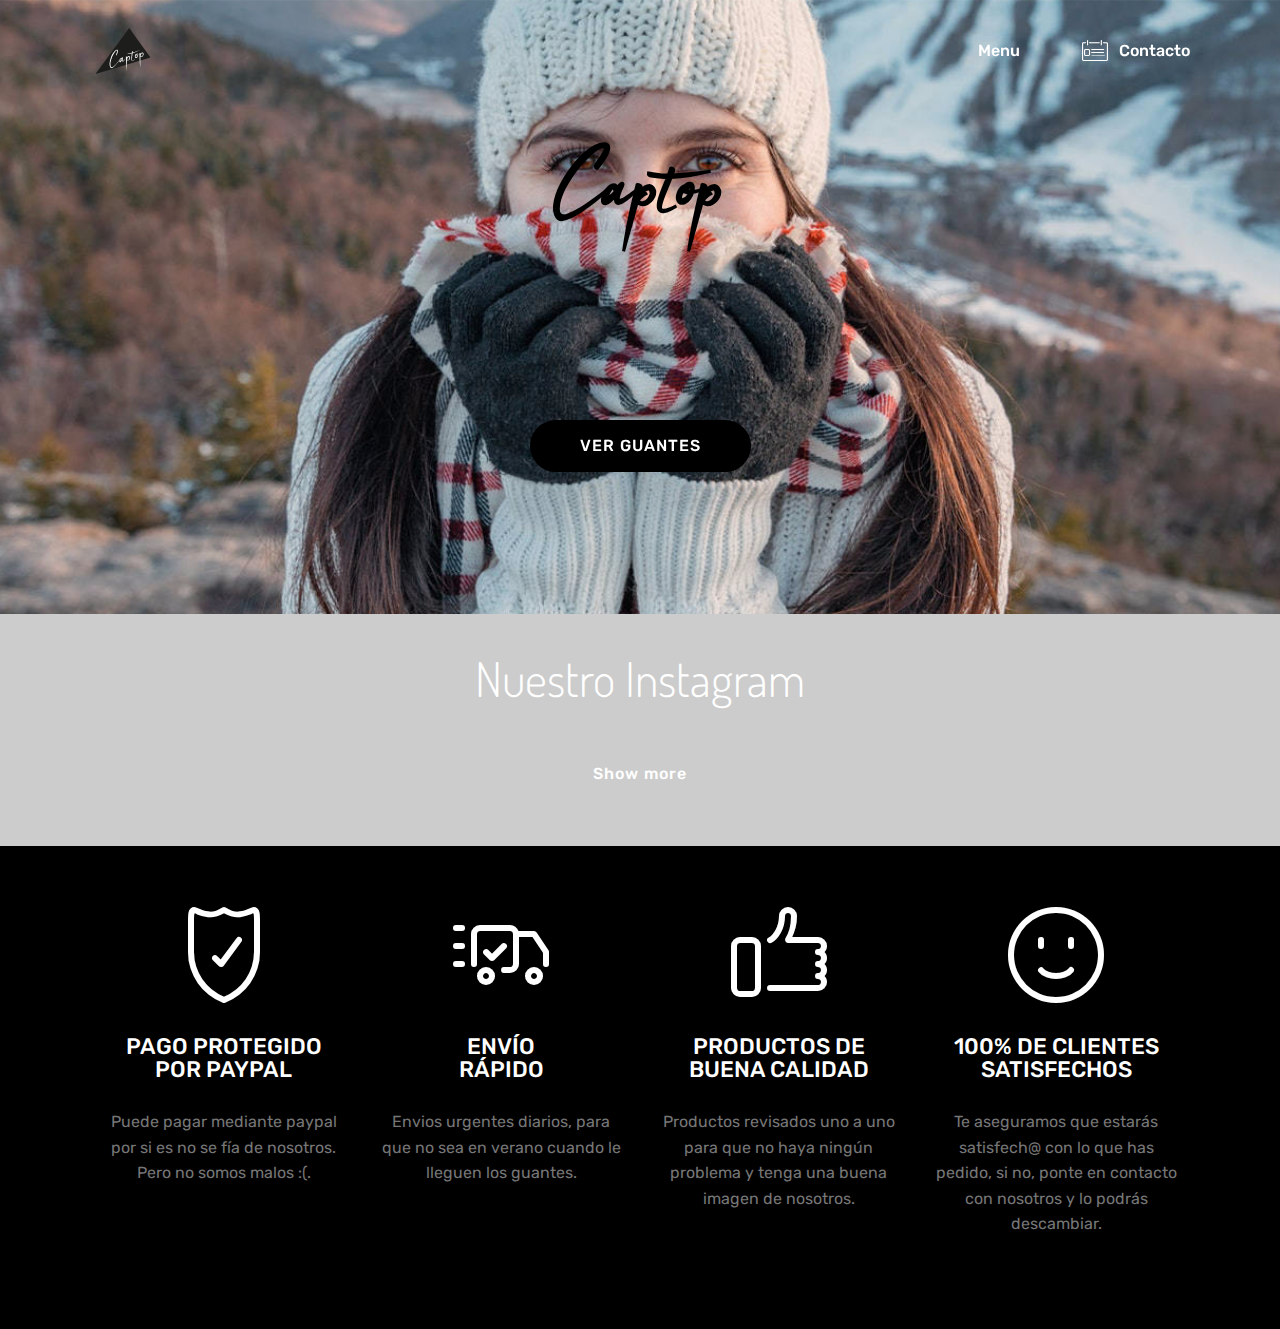
==== index.html @ 3211578e "create github pages" ====
<!DOCTYPE html>
<html >
<head>
  <!-- Site made with Mobirise Website Builder v4.6.6, https://mobirise.com -->
  <meta charset="UTF-8">
  <meta http-equiv="X-UA-Compatible" content="IE=edge">
  <meta name="generator" content="Mobirise v4.6.6, mobirise.com">
  <meta name="viewport" content="width=device-width, initial-scale=1, minimum-scale=1">
  <link rel="shortcut icon" href="assets/images/logo2-a-1.svg" type="image/x-icon">
  <meta name="description" content="">
  <title>Home</title>
  <link rel="stylesheet" href="assets/web/assets/mobirise-icons-bold/mobirise-icons-bold.css">
  <link rel="stylesheet" href="assets/web/assets/mobirise-icons/mobirise-icons.css">
  <link rel="stylesheet" href="assets/tether/tether.min.css">
  <link rel="stylesheet" href="assets/bootstrap/css/bootstrap.min.css">
  <link rel="stylesheet" href="assets/bootstrap/css/bootstrap-grid.min.css">
  <link rel="stylesheet" href="assets/bootstrap/css/bootstrap-reboot.min.css">
  <link rel="stylesheet" href="assets/dropdown/css/style.css">
  <link rel="stylesheet" href="assets/style.css">
  <link rel="stylesheet" href="assets/slick.css">
  <link rel="stylesheet" href="assets/theme/css/style.css">
  <link href="assets/fonts/style.css" rel="stylesheet">
  <link rel="stylesheet" href="assets/mobirise/css/mbr-additional.css" type="text/css">
  
  
  
</head>
<body>
  <section class="menu cid-qMobU757o4" once="menu" id="menu1-0">

    

    <nav class="navbar navbar-expand beta-menu navbar-dropdown align-items-center navbar-fixed-top navbar-toggleable-sm bg-color transparent">
        <button class="navbar-toggler navbar-toggler-right" type="button" data-toggle="collapse" data-target="#navbarSupportedContent" aria-controls="navbarSupportedContent" aria-expanded="false" aria-label="Toggle navigation">
            <div class="hamburger">
                <span></span>
                <span></span>
                <span></span>
                <span></span>
            </div>
        </button>
        <div class="menu-logo">
            <div class="navbar-brand">
                <span class="navbar-logo">
                    <a href="https://mobirise.com">
                         <img src="assets/images/logo2-a-1.svg" alt="Mobirise" title="" style="height: 5.4rem;">
                    </a>
                </span>
                
            </div>
        </div>
        <div class="collapse navbar-collapse" id="navbarSupportedContent">
            <ul class="navbar-nav nav-dropdown nav-right" data-app-modern-menu="true"><li class="nav-item">
                    <a class="nav-link link text-white display-4" href="https://mobirise.com">Menu</a>
                </li><li class="nav-item"><a class="nav-link link text-white display-4" href="https://mobirise.com"></a></li><li class="nav-item"><a class="nav-link link text-white display-4" href="https://mobirise.com"></a></li>
                <li class="nav-item">
                    <a class="nav-link link text-white display-4" href="https://mobirise.com"><span class="mbri-contact-form mbr-iconfont mbr-iconfont-btn"></span>Contacto</a>
                </li></ul>
            
        </div>
    </nav>
</section>

<section class="engine"><a href="https://mobirise.ws/b">best free web site creator</a></section><section class="header1 cid-qMobXevbai mbr-parallax-background" id="header1-1">

    

    

    <div class="container">
        <div class="row justify-content-md-center">
            <div class="mbr-white col-md-10">
                <h1 class="mbr-section-title align-center mbr-bold pb-3 mbr-fonts-style display-1">
                    Captop</h1>
                
                <p class="mbr-text align-center pb-3 mbr-fonts-style display-5"><br><br><br></p>
                <div class="mbr-section-btn align-center"><a class="btn btn-md btn-primary display-4" href="https://mobirise.com">VER GUANTES</a></div>
            </div>
        </div>
    </div>

</section>

<section class="mbr-instagram-feed" data-rows="2" data-per-row-slider="" data-spacing="13" data-full-width="" data-token="7300952684.727bfe1.50291f5e155546b3b8cbc38bbb5c5f0c" data-per-row-grid="5" id="instagram-feed-block-5" data-rv-view="5" style="background-color: rgb(0, 0, 0); padding-top: 40px; padding-bottom: 40px;">
    
    <div class="container container_toggle">
        <div class="row">
            <div class="col">
                <div class="inst">
                    <h1 class="inst__title align-center mbr-fonts-style display-2">Nuestro Instagram</h1>
                    <div class="inst__content"></div>
                    <div class="inst__more mbr-section-btn align-center" buttons="0"><a class="btn btn-md btn-primary display-4" href="#">Show more</a></div>
                </div>
            </div>
        </div>
    </div>
</section>

<section class="features1 cid-qMogTEW0zY" id="features1-2">
    
    

    
    <div class="container">
        <div class="media-container-row">

            <div class="card p-3 col-12 col-md-6 col-lg-3">
                <div class="card-img pb-3">
                    <span class="mbr-iconfont mbrib-protect" style="color: rgb(255, 255, 255);"></span>
                </div>
                <div class="card-box">
                    <h4 class="card-title py-3 mbr-fonts-style display-5">PAGO PROTEGIDO<br>POR PAYPAL</h4>
                    <p class="mbr-text mbr-fonts-style display-7">Puede pagar mediante paypal por si es no se fía de nosotros. Pero no somos malos :(.<br></p>
                </div>
            </div>

            <div class="card p-3 col-12 col-md-6 col-lg-3">
                <div class="card-img pb-3">
                    <span class="mbr-iconfont mbrib-delivery" style="color: rgb(255, 255, 255);"></span>
                </div>
                <div class="card-box">
                    <h4 class="card-title py-3 mbr-fonts-style display-5">ENVÍO<br>RÁPIDO</h4>
                    <p class="mbr-text mbr-fonts-style display-7">
                        Envios urgentes diarios, para que no sea en verano cuando le lleguen los guantes.<br></p>
                </div>
            </div>

            <div class="card p-3 col-12 col-md-6 col-lg-3">
                <div class="card-img pb-3">
                    <span class="mbr-iconfont mbrib-like" style="color: rgb(255, 255, 255);"></span>
                </div>
                <div class="card-box">
                    <h4 class="card-title py-3 mbr-fonts-style display-5">PRODUCTOS DE<br>BUENA CALIDAD</h4>
                    <p class="mbr-text mbr-fonts-style display-7">
                        Productos revisados uno a uno para que no haya ningún problema y tenga una buena imagen de nosotros.</p>
                </div>
            </div>

            <div class="card p-3 col-12 col-md-6 col-lg-3">
                <div class="card-img pb-3">
                    <span class="mbr-iconfont mbrib-smile-face" style="color: rgb(255, 255, 255);"></span>
                </div>
                <div class="card-box">
                    <h4 class="card-title py-3 mbr-fonts-style display-5">100% DE CLIENTES SATISFECHOS</h4>
                    <p class="mbr-text mbr-fonts-style display-7">Te aseguramos que estarás satisfech@ con lo que has pedido, si no, ponte en contacto con nosotros y lo podrás descambiar.
                    </p>
                </div>
            </div>

        </div>

    </div>

</section>


  <script src="assets/web/assets/jquery/jquery.min.js"></script>
  <script src="assets/tether/tether.min.js"></script>
  <script src="assets/popper/popper.min.js"></script>
  <script src="assets/bootstrap/js/bootstrap.min.js"></script>
  <script src="assets/smoothscroll/smooth-scroll.js"></script>
  <script src="assets/touchswipe/jquery.touch-swipe.min.js"></script>
  <script src="assets/parallax/jarallax.min.js"></script>
  <script src="assets/dropdown/js/script.min.js"></script>
  <script src="assets/index.js"></script>
  <script src="assets/slick.min.js"></script>
  <script src="assets/theme/js/script.js"></script>
  
  
</body>
</html>
---- assets/web/assets/mobirise-icons-bold/mobirise-icons-bold.css ----
@font-face {
  font-family: 'mobirise-icons-bold';
  src:  url('mobirise-icons-bold.eot?m1l4yr');
  src:  url('mobirise-icons-bold.eot?m1l4yr#iefix') format('embedded-opentype'),
    url('mobirise-icons-bold.ttf?m1l4yr') format('truetype'),
    url('mobirise-icons-bold.woff?m1l4yr') format('woff'),
    url('mobirise-icons-bold.svg?m1l4yr#mobirise-icons-bold') format('svg');
  font-weight: normal;
  font-style: normal;
}

[class^="mbrib-"], [class*="mbrib-"] {
  /* use !important to prevent issues with browser extensions that change fonts */
  font-family: 'mobirise-icons-bold' !important;
  speak: none;
  font-style: normal;
  font-weight: normal;
  font-variant: normal;
  text-transform: none;
  line-height: 1;

  /* Better Font Rendering =========== */
  -webkit-font-smoothing: antialiased;
  -moz-osx-font-smoothing: grayscale;
}

.mbrib-add-submenu:before {
  content: "\e900";
}
.mbrib-alert:before {
  content: "\e901";
}
.mbrib-align-center:before {
  content: "\e902";
}
.mbrib-align-justify:before {
  content: "\e903";
}
.mbrib-align-left:before {
  content: "\e904";
}
.mbrib-align-right:before {
  content: "\e905";
}
.mbrib-android:before {
  content: "\e906";
}
.mbrib-apple:before {
  content: "\e907";
}
.mbrib-arrow-down:before {
  content: "\e908";
}
.mbrib-arrow-next:before {
  content: "\e909";
}
.mbrib-arrow-prev:before {
  content: "\e90a";
}
.mbrib-arrow-up:before {
  content: "\e90b";
}
.mbrib-bold:before {
  content: "\e90c";
}
.mbrib-bookmark:before {
  content: "\e90d";
}
.mbrib-bootstrap:before {
  content: "\e90e";
}
.mbrib-briefcase:before {
  content: "\e90f";
}
.mbrib-browse:before {
  content: "\e910";
}
.mbrib-bulleted-list:before {
  content: "\e911";
}
.mbrib-calendar:before {
  content: "\e912";
}
.mbrib-camera:before {
  content: "\e913";
}
.mbrib-cart-add:before {
  content: "\e914";
}
.mbrib-cart-full:before {
  content: "\e915";
}
.mbrib-cash:before {
  content: "\e916";
}
.mbrib-change-style:before {
  content: "\e917";
}
.mbrib-chat:before {
  content: "\e918";
}
.mbrib-clock:before {
  content: "\e919";
}
.mbrib-close:before {
  content: "\e91a";
}
.mbrib-cloud:before {
  content: "\e91b";
}
.mbrib-code:before {
  content: "\e91c";
}
.mbrib-contact-form:before {
  content: "\e91d";
}
.mbrib-credit-card:before {
  content: "\e91e";
}
.mbrib-cursor-click:before {
  content: "\e91f";
}
.mbrib-cust-feedback:before {
  content: "\e920";
}
.mbrib-database:before {
  content: "\e921";
}
.mbrib-delivery:before {
  content: "\e922";
}
.mbrib-desktop:before {
  content: "\e923";
}
.mbrib-devices:before {
  content: "\e924";
}
.mbrib-down:before {
  content: "\e925";
}
.mbrib-download:before {
  content: "\e926";
}
.mbrib-drag-n-drop:before {
  content: "\e927";
}
.mbrib-drag-n-drop2:before {
  content: "\e928";
}
.mbrib-edit:before {
  content: "\e929";
}
.mbrib-edit2:before {
  content: "\e92a";
}
.mbrib-error:before {
  content: "\e92b";
}
.mbrib-extension:before {
  content: "\e92c";
}
.mbrib-features:before {
  content: "\e92d";
}
.mbrib-file:before {
  content: "\e92e";
}
.mbrib-flag:before {
  content: "\e92f";
}
.mbrib-folder:before {
  content: "\e930";
}
.mbrib-gift:before {
  content: "\e931";
}
.mbrib-github:before {
  content: "\e932";
}
.mbrib-globe-2:before {
  content: "\e933";
}
.mbrib-globe:before {
  content: "\e934";
}
.mbrib-growing-chart:before {
  content: "\e935";
}
.mbrib-hearth:before {
  content: "\e936";
}
.mbrib-help:before {
  content: "\e937";
}
.mbrib-home:before {
  content: "\e938";
}
.mbrib-hot-cup:before {
  content: "\e939";
}
.mbrib-idea:before {
  content: "\e93a";
}
.mbrib-image-gallery:before {
  content: "\e93b";
}
.mbrib-image-slider:before {
  content: "\e93c";
}
.mbrib-info:before {
  content: "\e93d";
}
.mbrib-italic:before {
  content: "\e93e";
}
.mbrib-key:before {
  content: "\e93f";
}
.mbrib-laptop:before {
  content: "\e940";
}
.mbrib-layers:before {
  content: "\e941";
}
.mbrib-left-right:before {
  content: "\e942";
}
.mbrib-left:before {
  content: "\e943";
}
.mbrib-letter:before {
  content: "\e944";
}
.mbrib-like:before {
  content: "\e945";
}
.mbrib-link:before {
  content: "\e946";
}
.mbrib-lock:before {
  content: "\e947";
}
.mbrib-login:before {
  content: "\e948";
}
.mbrib-logout:before {
  content: "\e949";
}
.mbrib-magic-stick:before {
  content: "\e94a";
}
.mbrib-map-pin:before {
  content: "\e94b";
}
.mbrib-menu:before {
  content: "\e94c";
}
.mbrib-mobile:before {
  content: "\e94d";
}
.mbrib-mobile2:before {
  content: "\e94e";
}
.mbrib-mobirise:before {
  content: "\e94f";
}
.mbrib-more-horizontal:before {
  content: "\e950";
}
.mbrib-more-vertical:before {
  content: "\e951";
}
.mbrib-music:before {
  content: "\e952";
}
.mbrib-new-file:before {
  content: "\e953";
}
.mbrib-numbered-list:before {
  content: "\e954";
}
.mbrib-opened-folder:before {
  content: "\e955";
}
.mbrib-pages:before {
  content: "\e956";
}
.mbrib-paper-plane:before {
  content: "\e957";
}
.mbrib-paperclip:before {
  content: "\e958";
}
.mbrib-photo:before {
  content: "\e959";
}
.mbrib-photos:before {
  content: "\e95a";
}
.mbrib-pin:before {
  content: "\e95b";
}
.mbrib-play:before {
  content: "\e95c";
}
.mbrib-plus:before {
  content: "\e95d";
}
.mbrib-preview:before {
  content: "\e95e";
}
.mbrib-print:before {
  content: "\e95f";
}
.mbrib-protect:before {
  content: "\e960";
}
.mbrib-question:before {
  content: "\e961";
}
.mbrib-quote-left:before {
  content: "\e962";
}
.mbrib-quote-right:before {
  content: "\e963";
}
.mbrib-redo:before {
  content: "\e964";
}
.mbrib-refresh:before {
  content: "\e965";
}
.mbrib-responsive:before {
  content: "\e966";
}
.mbrib-right:before {
  content: "\e967";
}
.mbrib-rocket:before {
  content: "\e968";
}
.mbrib-sad-face:before {
  content: "\e969";
}
.mbrib-sale:before {
  content: "\e96a";
}
.mbrib-save:before {
  content: "\e96b";
}
.mbrib-search:before {
  content: "\e96c";
}
.mbrib-setting:before {
  content: "\e96d";
}
.mbrib-setting2:before {
  content: "\e96e";
}
.mbrib-setting3:before {
  content: "\e96f";
}
.mbrib-share:before {
  content: "\e970";
}
.mbrib-shopping-bag:before {
  content: "\e971";
}
.mbrib-shopping-basket:before {
  content: "\e972";
}
.mbrib-shopping-cart:before {
  content: "\e973";
}
.mbrib-sites:before {
  content: "\e974";
}
.mbrib-smile-face:before {
  content: "\e975";
}
.mbrib-speed:before {
  content: "\e976";
}
.mbrib-star:before {
  content: "\e977";
}
.mbrib-success:before {
  content: "\e978";
}
.mbrib-sun:before {
  content: "\e979";
}
.mbrib-sun2:before {
  content: "\e97a";
}
.mbrib-tablet-vertical:before {
  content: "\e97b";
}
.mbrib-tablet:before {
  content: "\e97c";
}
.mbrib-target:before {
  content: "\e97d";
}
.mbrib-timer:before {
  content: "\e97e";
}
.mbrib-to-ftp:before {
  content: "\e97f";
}
.mbrib-to-local-drive:before {
  content: "\e980";
}
.mbrib-touch-swipe:before {
  content: "\e981";
}
.mbrib-touch:before {
  content: "\e982";
}
.mbrib-trash:before {
  content: "\e983";
}
.mbrib-underline:before {
  content: "\e984";
}
.mbrib-undo:before {
  content: "\e985";
}
.mbrib-unlink:before {
  content: "\e986";
}
.mbrib-unlock:before {
  content: "\e987";
}
.mbrib-up-down:before {
  content: "\e988";
}
.mbrib-up:before {
  content: "\e989";
}
.mbrib-update:before {
  content: "\e98a";
}
.mbrib-upload:before {
  content: "\e98b";
}
.mbrib-user:before {
  content: "\e98c";
}
.mbrib-user2:before {
  content: "\e98d";
}
.mbrib-users:before {
  content: "\e98e";
}
.mbrib-video-play:before {
  content: "\e98f";
}
.mbrib-video:before {
  content: "\e990";
}
.mbrib-watch:before {
  content: "\e991";
}
.mbrib-website-theme:before {
  content: "\e992";
}
.mbrib-wifi:before {
  content: "\e993";
}
.mbrib-windows:before {
  content: "\e994";
}
.mbrib-zoom-out:before {
  content: "\e995";
}
---- assets/web/assets/mobirise-icons/mobirise-icons.css ----
@font-face {
  font-family: 'MobiriseIcons';
  src:  url('mobirise-icons.eot?spat4u');
  src:  url('mobirise-icons.eot?spat4u#iefix') format('embedded-opentype'),
    url('mobirise-icons.ttf?spat4u') format('truetype'),
    url('mobirise-icons.woff?spat4u') format('woff'),
    url('mobirise-icons.svg?spat4u#MobiriseIcons') format('svg');
  font-weight: normal;
  font-style: normal;
}

[class^="mbri-"], [class*=" mbri-"] {
  /* use !important to prevent issues with browser extensions that change fonts */
  font-family: MobiriseIcons !important;
  speak: none;
  font-style: normal;
  font-weight: normal;
  font-variant: normal;
  text-transform: none;
  line-height: 1;

  /* Better Font Rendering =========== */
  -webkit-font-smoothing: antialiased;
  -moz-osx-font-smoothing: grayscale;
}

.mbri-add-submenu:before {
  content: "\e900";
}
.mbri-alert:before {
  content: "\e901";
}
.mbri-align-center:before {
  content: "\e902";
}
.mbri-align-justify:before {
  content: "\e903";
}
.mbri-align-left:before {
  content: "\e904";
}
.mbri-align-right:before {
  content: "\e905";
}
.mbri-android:before {
  content: "\e906";
}
.mbri-apple:before {
  content: "\e907";
}
.mbri-arrow-down:before {
  content: "\e908";
}
.mbri-arrow-next:before {
  content: "\e909";
}
.mbri-arrow-prev:before {
  content: "\e90a";
}
.mbri-arrow-up:before {
  content: "\e90b";
}
.mbri-bold:before {
  content: "\e90c";
}
.mbri-bookmark:before {
  content: "\e90d";
}
.mbri-bootstrap:before {
  content: "\e90e";
}
.mbri-briefcase:before {
  content: "\e90f";
}
.mbri-browse:before {
  content: "\e910";
}
.mbri-bulleted-list:before {
  content: "\e911";
}
.mbri-calendar:before {
  content: "\e912";
}
.mbri-camera:before {
  content: "\e913";
}
.mbri-cart-add:before {
  content: "\e914";
}
.mbri-cart-full:before {
  content: "\e915";
}
.mbri-cash:before {
  content: "\e916";
}
.mbri-change-style:before {
  content: "\e917";
}
.mbri-chat:before {
  content: "\e918";
}
.mbri-clock:before {
  content: "\e919";
}
.mbri-close:before {
  content: "\e91a";
}
.mbri-cloud:before {
  content: "\e91b";
}
.mbri-code:before {
  content: "\e91c";
}
.mbri-contact-form:before {
  content: "\e91d";
}
.mbri-credit-card:before {
  content: "\e91e";
}
.mbri-cursor-click:before {
  content: "\e91f";
}
.mbri-cust-feedback:before {
  content: "\e920";
}
.mbri-database:before {
  content: "\e921";
}
.mbri-delivery:before {
  content: "\e922";
}
.mbri-desktop:before {
  content: "\e923";
}
.mbri-devices:before {
  content: "\e924";
}
.mbri-down:before {
  content: "\e925";
}
.mbri-download:before {
  content: "\e989";
}
.mbri-drag-n-drop:before {
  content: "\e927";
}
.mbri-drag-n-drop2:before {
  content: "\e928";
}
.mbri-edit:before {
  content: "\e929";
}
.mbri-edit2:before {
  content: "\e92a";
}
.mbri-error:before {
  content: "\e92b";
}
.mbri-extension:before {
  content: "\e92c";
}
.mbri-features:before {
  content: "\e92d";
}
.mbri-file:before {
  content: "\e92e";
}
.mbri-flag:before {
  content: "\e92f";
}
.mbri-folder:before {
  content: "\e930";
}
.mbri-gift:before {
  content: "\e931";
}
.mbri-github:before {
  content: "\e932";
}
.mbri-globe:before {
  content: "\e933";
}
.mbri-globe-2:before {
  content: "\e934";
}
.mbri-growing-chart:before {
  content: "\e935";
}
.mbri-hearth:before {
  content: "\e936";
}
.mbri-help:before {
  content: "\e937";
}
.mbri-home:before {
  content: "\e938";
}
.mbri-hot-cup:before {
  content: "\e939";
}
.mbri-idea:before {
  content: "\e93a";
}
.mbri-image-gallery:before {
  content: "\e93b";
}
.mbri-image-slider:before {
  content: "\e93c";
}
.mbri-info:before {
  content: "\e93d";
}
.mbri-italic:before {
  content: "\e93e";
}
.mbri-key:before {
  content: "\e93f";
}
.mbri-laptop:before {
  content: "\e940";
}
.mbri-layers:before {
  content: "\e941";
}
.mbri-left-right:before {
  content: "\e942";
}
.mbri-left:before {
  content: "\e943";
}
.mbri-letter:before {
  content: "\e944";
}
.mbri-like:before {
  content: "\e945";
}
.mbri-link:before {
  content: "\e946";
}
.mbri-lock:before {
  content: "\e947";
}
.mbri-login:before {
  content: "\e948";
}
.mbri-logout:before {
  content: "\e949";
}
.mbri-magic-stick:before {
  content: "\e94a";
}
.mbri-map-pin:before {
  content: "\e94b";
}
.mbri-menu:before {
  content: "\e94c";
}
.mbri-mobile:before {
  content: "\e94d";
}
.mbri-mobile2:before {
  content: "\e94e";
}
.mbri-mobirise:before {
  content: "\e94f";
}
.mbri-more-horizontal:before {
  content: "\e950";
}
.mbri-more-vertical:before {
  content: "\e951";
}
.mbri-music:before {
  content: "\e952";
}
.mbri-new-file:before {
  content: "\e953";
}
.mbri-numbered-list:before {
  content: "\e954";
}
.mbri-opened-folder:before {
  content: "\e955";
}
.mbri-pages:before {
  content: "\e956";
}
.mbri-paper-plane:before {
  content: "\e957";
}
.mbri-paperclip:before {
  content: "\e958";
}
.mbri-photo:before {
  content: "\e959";
}
.mbri-photos:before {
  content: "\e95a";
}
.mbri-pin:before {
  content: "\e95b";
}
.mbri-play:before {
  content: "\e95c";
}
.mbri-plus:before {
  content: "\e95d";
}
.mbri-preview:before {
  content: "\e95e";
}
.mbri-print:before {
  content: "\e95f";
}
.mbri-protect:before {
  content: "\e960";
}
.mbri-question:before {
  content: "\e961";
}
.mbri-quote-left:before {
  content: "\e962";
}
.mbri-quote-right:before {
  content: "\e963";
}
.mbri-refresh:before {
  content: "\e964";
}
.mbri-responsive:before {
  content: "\e965";
}
.mbri-right:before {
  content: "\e966";
}
.mbri-rocket:before {
  content: "\e967";
}
.mbri-sad-face:before {
  content: "\e968";
}
.mbri-sale:before {
  content: "\e969";
}
.mbri-save:before {
  content: "\e96a";
}
.mbri-search:before {
  content: "\e96b";
}
.mbri-setting:before {
  content: "\e96c";
}
.mbri-setting2:before {
  content: "\e96d";
}
.mbri-setting3:before {
  content: "\e96e";
}
.mbri-share:before {
  content: "\e96f";
}
.mbri-shopping-bag:before {
  content: "\e970";
}
.mbri-shopping-basket:before {
  content: "\e971";
}
.mbri-shopping-cart:before {
  content: "\e972";
}
.mbri-sites:before {
  content: "\e973";
}
.mbri-smile-face:before {
  content: "\e974";
}
.mbri-speed:before {
  content: "\e975";
}
.mbri-star:before {
  content: "\e976";
}
.mbri-success:before {
  content: "\e977";
}
.mbri-sun:before {
  content: "\e978";
}
.mbri-sun2:before {
  content: "\e979";
}
.mbri-tablet:before {
  content: "\e97a";
}
.mbri-tablet-vertical:before {
  content: "\e97b";
}
.mbri-target:before {
  content: "\e97c";
}
.mbri-timer:before {
  content: "\e97d";
}
.mbri-to-ftp:before {
  content: "\e97e";
}
.mbri-to-local-drive:before {
  content: "\e97f";
}
.mbri-touch-swipe:before {
  content: "\e980";
}
.mbri-touch:before {
  content: "\e981";
}
.mbri-trash:before {
  content: "\e982";
}
.mbri-underline:before {
  content: "\e983";
}
.mbri-unlink:before {
  content: "\e984";
}
.mbri-unlock:before {
  content: "\e985";
}
.mbri-up-down:before {
  content: "\e986";
}
.mbri-up:before {
  content: "\e987";
}
.mbri-update:before {
  content: "\e988";
}
.mbri-upload:before {
 content: "\e926"; 
}
.mbri-user:before {
  content: "\e98a";
}
.mbri-user2:before {
  content: "\e98b";
}
.mbri-users:before {
  content: "\e98c";
}
.mbri-video:before {
  content: "\e98d";
}
.mbri-video-play:before {
  content: "\e98e";
}
.mbri-watch:before {
  content: "\e98f";
}
.mbri-website-theme:before {
  content: "\e990";
}
.mbri-wifi:before {
  content: "\e991";
}
.mbri-windows:before {
  content: "\e992";
}
.mbri-zoom-out:before {
  content: "\e993";
}
.mbri-redo:before {
  content: "\e994";
}
.mbri-undo:before {
  content: "\e995";
}
---- assets/dropdown/css/style.css ----
.navbar-dropdown {
  left: 0;
  padding: 0;
  position: absolute;
  right: 0;
  top: 0;
  transition: all 0.45s ease;
  z-index: 1030;
  background: #282828; }
  .navbar-dropdown .navbar-logo {
    margin-right: 0.8rem;
    transition: margin 0.3s ease-in-out;
    vertical-align: middle; }
    .navbar-dropdown .navbar-logo img {
      height: 3.125rem;
      transition: all 0.3s ease-in-out; }
    .navbar-dropdown .navbar-logo.mbr-iconfont {
      font-size: 3.125rem;
      line-height: 3.125rem; }
  .navbar-dropdown .navbar-caption {
    font-weight: 700;
    white-space: normal;
    vertical-align: -4px;
    line-height: 3.125rem !important; }
    .navbar-dropdown .navbar-caption, .navbar-dropdown .navbar-caption:hover {
      color: inherit;
      text-decoration: none; }
  .navbar-dropdown .mbr-iconfont + .navbar-caption {
    vertical-align: -1px; }
  .navbar-dropdown.navbar-fixed-top {
    position: fixed; }
  .navbar-dropdown .navbar-brand span {
    vertical-align: -4px; }
  .navbar-dropdown.bg-color.transparent {
    background: none; }
  .navbar-dropdown.navbar-short .navbar-brand {
    padding: 0.625rem 0; }
    .navbar-dropdown.navbar-short .navbar-brand span {
      vertical-align: -1px; }
  .navbar-dropdown.navbar-short .navbar-caption {
    line-height: 2.375rem !important;
    vertical-align: -2px; }
  .navbar-dropdown.navbar-short .navbar-logo {
    margin-right: 0.5rem; }
    .navbar-dropdown.navbar-short .navbar-logo img {
      height: 2.375rem; }
    .navbar-dropdown.navbar-short .navbar-logo.mbr-iconfont {
      font-size: 2.375rem;
      line-height: 2.375rem; }
  .navbar-dropdown.navbar-short .mbr-table-cell {
    height: 3.625rem; }
  .navbar-dropdown .navbar-close {
    left: 0.6875rem;
    position: fixed;
    top: 0.75rem;
    z-index: 1000; }
  .navbar-dropdown .hamburger-icon {
    content: "";
    display: inline-block;
    vertical-align: middle;
    width: 16px;
    -webkit-box-shadow: 0 -6px 0 1px #282828,0 0 0 1px #282828,0 6px 0 1px #282828;
    -moz-box-shadow: 0 -6px 0 1px #282828,0 0 0 1px #282828,0 6px 0 1px #282828;
    box-shadow: 0 -6px 0 1px #282828,0 0 0 1px #282828,0 6px 0 1px #282828; }

.dropdown-menu .dropdown-toggle[data-toggle="dropdown-submenu"]::after {
  border-bottom: 0.35em solid transparent;
  border-left: 0.35em solid;
  border-right: 0;
  border-top: 0.35em solid transparent;
  margin-left: 0.3rem; }

.dropdown-menu .dropdown-item:focus {
  outline: 0; }

.nav-dropdown {
  font-size: 0.75rem;
  font-weight: 500;
  height: auto !important; }
  .nav-dropdown .nav-btn {
    padding-left: 1rem; }
  .nav-dropdown .link {
    margin: .667em 1.667em;
    font-weight: 500;
    padding: 0;
    transition: color .2s ease-in-out; }
    .nav-dropdown .link.dropdown-toggle {
      margin-right: 2.583em; }
      .nav-dropdown .link.dropdown-toggle::after {
        margin-left: .25rem;
        border-top: 0.35em solid;
        border-right: 0.35em solid transparent;
        border-left: 0.35em solid transparent;
        border-bottom: 0; }
      .nav-dropdown .link.dropdown-toggle[aria-expanded="true"] {
        margin: 0;
        padding: 0.667em 3.263em  0.667em 1.667em; }
  .nav-dropdown .link::after,
  .nav-dropdown .dropdown-item::after {
    color: inherit; }
  .nav-dropdown .btn {
    font-size: 0.75rem;
    font-weight: 700;
    letter-spacing: 0;
    margin-bottom: 0;
    padding-left: 1.25rem;
    padding-right: 1.25rem; }
  .nav-dropdown .dropdown-menu {
    border-radius: 0;
    border: 0;
    left: 0;
    margin: 0;
    padding-bottom: 1.25rem;
    padding-top: 1.25rem;
    position: relative; }
  .nav-dropdown .dropdown-submenu {
    margin-left: 0.125rem;
    top: 0; }
  .nav-dropdown .dropdown-item {
    font-weight: 500;
    line-height: 2;
    padding: 0.3846em 4.615em 0.3846em 1.5385em;
    position: relative;
    transition: color .2s ease-in-out, background-color .2s ease-in-out; }
    .nav-dropdown .dropdown-item::after {
      margin-top: -0.3077em;
      position: absolute;
      right: 1.1538em;
      top: 50%; }
    .nav-dropdown .dropdown-item:focus, .nav-dropdown .dropdown-item:hover {
      background: none; }

@media (max-width: 767px) {
  .nav-dropdown.navbar-toggleable-sm {
    bottom: 0;
    display: none;
    left: 0;
    overflow-x: hidden;
    position: fixed;
    top: 0;
    transform: translateX(-100%);
    -ms-transform: translateX(-100%);
    -webkit-transform: translateX(-100%);
    width: 18.75rem;
    z-index: 999; } }
.nav-dropdown.navbar-toggleable-xl {
  bottom: 0;
  display: none;
  left: 0;
  overflow-x: hidden;
  position: fixed;
  top: 0;
  transform: translateX(-100%);
  -ms-transform: translateX(-100%);
  -webkit-transform: translateX(-100%);
  width: 18.75rem;
  z-index: 999; }

.nav-dropdown-sm {
  display: block !important;
  overflow-x: hidden;
  overflow: auto;
  padding-top: 3.875rem; }
  .nav-dropdown-sm::after {
    content: "";
    display: block;
    height: 3rem;
    width: 100%; }
  .nav-dropdown-sm.collapse.in ~ .navbar-close {
    display: block !important; }
  .nav-dropdown-sm.collapsing, .nav-dropdown-sm.collapse.in {
    transform: translateX(0);
    -ms-transform: translateX(0);
    -webkit-transform: translateX(0);
    transition: all 0.25s ease-out;
    -webkit-transition: all 0.25s ease-out;
    background: #282828; }
  .nav-dropdown-sm.collapsing[aria-expanded="false"] {
    transform: translateX(-100%);
    -ms-transform: translateX(-100%);
    -webkit-transform: translateX(-100%); }
  .nav-dropdown-sm .nav-item {
    display: block;
    margin-left: 0 !important;
    padding-left: 0; }
  .nav-dropdown-sm .link,
  .nav-dropdown-sm .dropdown-item {
    border-top: 1px dotted rgba(255, 255, 255, 0.1);
    font-size: 0.8125rem;
    line-height: 1.6;
    margin: 0 !important;
    padding: 0.875rem 2.4rem 0.875rem 1.5625rem !important;
    position: relative;
    white-space: normal; }
    .nav-dropdown-sm .link:focus, .nav-dropdown-sm .link:hover,
    .nav-dropdown-sm .dropdown-item:focus,
    .nav-dropdown-sm .dropdown-item:hover {
      background: rgba(0, 0, 0, 0.2) !important;
      color: #c0a375; }
  .nav-dropdown-sm .nav-btn {
    position: relative;
    padding: 1.5625rem 1.5625rem 0 1.5625rem; }
    .nav-dropdown-sm .nav-btn::before {
      border-top: 1px dotted rgba(255, 255, 255, 0.1);
      content: "";
      left: 0;
      position: absolute;
      top: 0;
      width: 100%; }
    .nav-dropdown-sm .nav-btn + .nav-btn {
      padding-top: 0.625rem; }
      .nav-dropdown-sm .nav-btn + .nav-btn::before {
        display: none; }
  .nav-dropdown-sm .btn {
    padding: 0.625rem 0; }
  .nav-dropdown-sm .dropdown-toggle[data-toggle="dropdown-submenu"]::after {
    margin-left: .25rem;
    border-top: 0.35em solid;
    border-right: 0.35em solid transparent;
    border-left: 0.35em solid transparent;
    border-bottom: 0; }
  .nav-dropdown-sm .dropdown-toggle[data-toggle="dropdown-submenu"][aria-expanded="true"]::after {
    border-top: 0;
    border-right: 0.35em solid transparent;
    border-left: 0.35em solid transparent;
    border-bottom: 0.35em solid; }
  .nav-dropdown-sm .dropdown-menu {
    margin: 0;
    padding: 0;
    position: relative;
    top: 0;
    left: 0;
    width: 100%;
    border: 0;
    float: none;
    border-radius: 0;
    background: none; }
  .nav-dropdown-sm .dropdown-submenu {
    left: 100%;
    margin-left: 0.125rem;
    margin-top: -1.25rem;
    top: 0; }

.navbar-toggleable-sm .nav-dropdown .dropdown-menu {
  position: absolute; }

.navbar-toggleable-sm .nav-dropdown .dropdown-submenu {
  left: 100%;
  margin-left: 0.125rem;
  margin-top: -1.25rem;
  top: 0; }

.navbar-toggleable-sm.opened .nav-dropdown .dropdown-menu {
  position: relative; }

.navbar-toggleable-sm.opened .nav-dropdown .dropdown-submenu {
  left: 0;
  margin-left: 00rem;
  margin-top: 0rem;
  top: 0; }

.is-builder .nav-dropdown.collapsing {
  transition: none !important; }

/*# sourceMappingURL=style.css.map */
---- assets/style.css ----
.mbr-instagram-feed {
  position: relative; }

.inst {
  width: 100%;
  margin: 0 auto;
  position: relative; }
  @media (max-width: 768px) {
    .inst {
      width: 100%; } }
  .inst__login-block p {
    text-align: center; }
  .inst__title {
    padding-bottom: 1rem;
    margin-bottom: 1.5rem;
    line-height: 1.3; }
  .inst__content {
    margin-bottom: 10px; }
  .inst__more {
    margin-top: 20px; }
  .inst__login-button {
    transition: all .2s linear;
    padding: 0 10px 0 80px;
    display: block;
    position: relative;
    text-decoration: none;
    color: white;
    background: #cc0055;
    font-size: 18px;
    line-height: 60px;
    height: 60px;
    border-radius: 2px;
    width: 400px;
    margin: 0 auto; }
    .inst__login-button:hover, .inst__login-button:focus {
      background: #990040;
      text-decoration: none;
      color: white; }
    .inst__login-button:before {
      content: "\f16d";
      display: block;
      position: absolute;
      font-family: "FontAwesome";
      width: 60px;
      height: 60px;
      line-height: 60px;
      top: 0;
      left: 0;
      text-align: center;
      background: rgba(0, 0, 0, 0.1);
      border-radius: 2px 0 0 2px; }
  .inst__loader-wrapper {
    position: absolute;
    width: 100%;
    height: 100%;
    background: white;
    opacity: 0.8;
    top: 0;
    left: 0; }
  .inst__loader {
    width: 100px;
    height: 100px;
    border-radius: 100%;
    position: relative;
    margin: 0 auto;
    top: 50%;
    transform: translateY(-50%); }
    .inst__loader span {
      display: inline-block;
      width: 20px;
      height: 20px;
      border-radius: 100%;
      background-color: #ff4488;
      margin: 35px 5px;
      opacity: 0; }
      .inst__loader span:nth-child(1) {
        animation: opacitychange 1s ease-in-out infinite; }
      .inst__loader span:nth-child(2) {
        animation: opacitychange 1s ease-in-out 0.33s infinite; }
      .inst__loader span:nth-child(3) {
        animation: opacitychange 1s ease-in-out 0.66s infinite; }

@keyframes opacitychange {
  0%, 100% {
    opacity: 0; }
  60% {
    opacity: 1; } }
  .inst__account {
    margin-bottom: 20px; }
  .inst__avatar {
    float: left;
    margin-right: -50px;
    height: 50px; }
    .inst__avatar img {
      height: 100%;
      border-radius: 50%;
      border: 1px solid rgba(0, 0, 0, 0.0975); }
  .inst__link {
    float: right;
    padding: 12px 10px 10px 0;
    padding-left: 60px;
    width: 100%;
    overflow-x: hidden; }
    .inst__link a {
      text-decoration: none;
      height: 50px;
      line-height: 16px; }
  .inst__images .slick-frame {
    visibility: hidden; }
  .inst__images .slick-frame.slick-initialized {
    visibility: visible; }
  .inst__images .slick-arrow {
    text-indent: -9999px;
    position: absolute;
    width: 50px;
    height: 50px;
    line-height: 50px;
    margin: 0;
    padding: 0;
    outline: none !important;
    top: 50%;
    transform: translateY(-50%);
    z-index: 10;
    cursor: pointer;
    border: none;
    background: transparent; }
    .inst__images .slick-arrow:before {
      transition: all .2s linear;
      display: block;
      position: absolute;
      top: 0;
      left: 0;
      width: 100%;
      height: 100%;
      font-family: "MobiriseIcons" !important;
      text-indent: 0;
      color: white;
      font-size: 1.5rem;
      cursor: pointer;
      border: 2px solid #fff;
      border-radius: 50%;
      opacity: 0;
      background: rgba(0, 0, 0, 0.5); }
    .inst__images .slick-arrow:hover:before {
      opacity: 1 !important;
      background: #1b1b1b !important; }
    .inst__images .slick-arrow.slick-prev {
      left: 15px; }
      .inst__images .slick-arrow.slick-prev:before {
        content: "\e943"; }
    .inst__images .slick-arrow.slick-next {
      right: 15px; }
      .inst__images .slick-arrow.slick-next:before {
        content: "\e966"; }
  .inst__images:hover .slick-arrow:before {
    opacity: .5; }
  .inst__error {
    padding: 10px;
    background: pink;
    border: 1px solid deeppink;
    color: red;
    border-radius: 3px; }

.inst-card {
  position: relative; }
  .inst-card:hover .inst-card__info {
    opacity: 1; }
  .inst-card__link {
    display: block;
    background-size: cover;
    background-position: center;
    width: 100%;
    height: 100%; }
  .inst-card__info {
    transition: opacity .2s linear;
    opacity: 0;
    display: block;
    position: relative;
    top: -100%;
    left: 0;
    width: 100%;
    height: 100%;
    background: rgba(0, 0, 0, 0.8); }
  .inst-card__info-inner {
    width: 100%;
    display: block;
    margin: 0;
    padding: 0;
    position: absolute;
    top: 50%;
    transform: translateY(-50%);
    text-align: center;
    color: white;
    font-size: 16px; }
  .inst-card__likes span {
    font-size: 20px;
    color: lightcoral; }
  .inst-card__comments span {
    font-size: 20px;
    color: lightskyblue; }
---- assets/theme/css/style.css ----
/*!
 * Mobirise v4 theme (https://mobirise.com/)
 * Copyright 2017 Mobirise
 */
section {
  background-color: #eeeeee; }

section,
.container,
.container-fluid {
  position: relative;
  word-wrap: break-word; }

a.mbr-iconfont:hover {
  text-decoration: none; }

.article .lead p, .article .lead ul, .article .lead ol, .article .lead pre, .article .lead blockquote {
  margin-bottom: 0; }

a {
  font-style: normal;
  font-weight: 400;
  cursor: pointer; }
  a, a:hover {
    text-decoration: none; }

figure {
  margin-bottom: 0; }

body {
  color: #232323; }

h1, h2, h3, h4, h5, h6,
.h1, .h2, .h3, .h4, .h5, .h6,
.display-1, .display-2, .display-3, .display-4 {
  line-height: 1;
  word-break: break-word;
  word-wrap: break-word; }

b, strong {
  font-weight: bold; }

blockquote {
  padding: 10px 0 10px 20px;
  position: relative;
  border-left: 2px solid;
  border-color: #ff3366; }

input:-webkit-autofill, input:-webkit-autofill:hover, input:-webkit-autofill:focus, input:-webkit-autofill:active {
  transition-delay: 9999s;
  transition-property: background-color, color; }

textarea[type="hidden"] {
  display: none; }

body {
  position: relative; }

section {
  background-position: 50% 50%;
  background-repeat: no-repeat;
  background-size: cover; }
  section .mbr-background-video,
  section .mbr-background-video-preview {
    position: absolute;
    bottom: 0;
    left: 0;
    right: 0;
    top: 0; }

.hidden {
  visibility: hidden; }

.mbr-z-index20 {
  z-index: 20; }

/*! Base colors */
.mbr-white {
  color: #ffffff; }

.mbr-black {
  color: #000000; }

.mbr-bg-white {
  background-color: #ffffff; }

.mbr-bg-black {
  background-color: #000000; }

/*! Text-aligns */
.align-left {
  text-align: left; }

.align-center {
  text-align: center; }

.align-right {
  text-align: right; }

@media (max-width: 767px) {
  .align-left, .align-center, .align-right, .mbr-section-btn, .mbr-section-title {
    text-align: center; } }
/*! Font-weight  */
.mbr-light {
  font-weight: 300; }

.mbr-regular {
  font-weight: 400; }

.mbr-semibold {
  font-weight: 500; }

.mbr-bold {
  font-weight: 700; }

/*! Media  */
.media-size-item {
  -webkit-flex: 1 1 auto;
  -moz-flex: 1 1 auto;
  -ms-flex: 1 1 auto;
  -o-flex: 1 1 auto;
  flex: 1 1 auto; }

.media-content {
  -webkit-flex-basis: 100%;
  flex-basis: 100%; }

.media-container-row {
  display: -ms-flexbox;
  display: -webkit-flex;
  display: flex;
  -webkit-flex-direction: row;
  -ms-flex-direction: row;
  flex-direction: row;
  -webkit-flex-wrap: wrap;
  -ms-flex-wrap: wrap;
  flex-wrap: wrap;
  -webkit-justify-content: center;
  -ms-flex-pack: center;
  justify-content: center;
  -webkit-align-content: center;
  -ms-flex-line-pack: center;
  align-content: center;
  -webkit-align-items: start;
  -ms-flex-align: start;
  align-items: start; }
  .media-container-row .media-size-item {
    width: 400px; }

.media-container-column {
  display: -ms-flexbox;
  display: -webkit-flex;
  display: flex;
  -webkit-flex-direction: column;
  -ms-flex-direction: column;
  flex-direction: column;
  -webkit-flex-wrap: wrap;
  -ms-flex-wrap: wrap;
  flex-wrap: wrap;
  -webkit-justify-content: center;
  -ms-flex-pack: center;
  justify-content: center;
  -webkit-align-content: center;
  -ms-flex-line-pack: center;
  align-content: center;
  -webkit-align-items: stretch;
  -ms-flex-align: stretch;
  align-items: stretch; }
  .media-container-column > * {
    width: 100%; }

@media (min-width: 992px) {
  .media-container-row {
    -webkit-flex-wrap: nowrap;
    -ms-flex-wrap: nowrap;
    flex-wrap: nowrap; } }
figure {
  overflow: hidden; }

figure[mbr-media-size] {
  transition: width 0.1s; }

.mbr-figure img, .mbr-figure iframe {
  display: block;
  width: 100%; }

.card {
  background-color: transparent;
  border: none; }

.card-img {
  text-align: center;
  flex-shrink: 0; }

.media {
  max-width: 100%;
  margin: 0 auto; }

.mbr-figure {
  -ms-flex-item-align: center;
  -ms-grid-row-align: center;
  -webkit-align-self: center;
  align-self: center; }

.media-container > div {
  max-width: 100%; }

.mbr-figure img, .card-img img {
  width: 100%; }

@media (max-width: 991px) {
  .media-size-item {
    width: auto !important; }

  .media {
    width: auto; }

  .mbr-figure {
    width: 100% !important; } }
/*! Buttons */
.mbr-section-btn {
  margin-left: -.25rem;
  margin-right: -.25rem;
  font-size: 0; }

nav .mbr-section-btn {
  margin-left: 0rem;
  margin-right: 0rem; }

/*! Btn icon margin */
.btn .mbr-iconfont, .btn.btn-sm .mbr-iconfont {
  cursor: pointer;
  margin-right: 0.5rem; }

.btn.btn-md .mbr-iconfont, .btn.btn-md .mbr-iconfont {
  margin-right: 0.8rem; }

.mbr-regular {
  font-weight: 400; }

.mbr-semibold {
  font-weight: 500; }

.mbr-bold {
  font-weight: 700; }

[type="submit"] {
  -webkit-appearance: none; }

/*! Full-screen */
.mbr-fullscreen .mbr-overlay {
  min-height: 100vh; }

.mbr-fullscreen {
  display: flex;
  display: -webkit-flex;
  display: -moz-flex;
  display: -ms-flex;
  display: -o-flex;
  align-items: center;
  -webkit-align-items: center;
  min-height: 100vh;
  padding-top: 3rem;
  padding-bottom: 3rem; }

/*! Map */
.map {
  height: 25rem;
  position: relative; }
  .map iframe {
    width: 100%;
    height: 100%; }

/* Form */
.form-asterisk {
  font-family: initial;
  position: absolute;
  top: -2px;
  font-weight: normal; }

/*! Scroll to top arrow */
.mbr-arrow-up {
  bottom: 25px;
  right: 90px;
  position: fixed;
  text-align: right;
  z-index: 5000;
  color: #ffffff;
  font-size: 32px;
  transform: rotate(180deg);
  -webkit-transform: rotate(180deg); }

.mbr-arrow-up a {
  background: rgba(0, 0, 0, 0.2);
  border-radius: 3px;
  color: #fff;
  display: inline-block;
  height: 60px;
  width: 60px;
  outline-style: none !important;
  position: relative;
  text-decoration: none;
  transition: all .3s ease-in-out;
  cursor: pointer;
  text-align: center; }
  .mbr-arrow-up a:hover {
    background-color: rgba(0, 0, 0, 0.4); }
  .mbr-arrow-up a i {
    line-height: 60px; }

.mbr-arrow-up-icon {
  display: block;
  color: #fff; }

.mbr-arrow-up-icon::before {
  content: "\203a";
  display: inline-block;
  font-family: serif;
  font-size: 32px;
  line-height: 1;
  font-style: normal;
  position: relative;
  top: 6px;
  left: -4px;
  -webkit-transform: rotate(-90deg);
  transform: rotate(-90deg); }

/*! Arrow Down */
.mbr-arrow {
  position: absolute;
  bottom: 45px;
  left: 50%;
  width: 60px;
  height: 60px;
  cursor: pointer;
  background-color: rgba(80, 80, 80, 0.5);
  border-radius: 50%;
  -webkit-transform: translateX(-50%);
  transform: translateX(-50%); }
  .mbr-arrow > a {
    display: inline-block;
    text-decoration: none;
    outline-style: none;
    -webkit-animation: arrowdown 1.7s ease-in-out infinite;
    animation: arrowdown 1.7s ease-in-out infinite; }
    .mbr-arrow > a > i {
      position: absolute;
      top: -2px;
      left: 15px;
      font-size: 2rem; }

@keyframes arrowdown {
  0% {
    transform: translateY(0px);
    -webkit-transform: translateY(0px); }
  50% {
    transform: translateY(-5px);
    -webkit-transform: translateY(-5px); }
  100% {
    transform: translateY(0px);
    -webkit-transform: translateY(0px); } }
@-webkit-keyframes arrowdown {
  0% {
    transform: translateY(0px);
    -webkit-transform: translateY(0px); }
  50% {
    transform: translateY(-5px);
    -webkit-transform: translateY(-5px); }
  100% {
    transform: translateY(0px);
    -webkit-transform: translateY(0px); } }
@media (max-width: 500px) {
  .mbr-arrow-up {
    left: 50%;
    right: auto;
    transform: translateX(-50%) rotate(180deg);
    -webkit-transform: translateX(-50%) rotate(180deg); } }
/*Gradients animation*/
@keyframes gradient-animation {
  from {
    background-position: 0% 100%;
    animation-timing-function: ease-in-out; }
  to {
    background-position: 100% 0%;
    animation-timing-function: ease-in-out; } }
@-webkit-keyframes gradient-animation {
  from {
    background-position: 0% 100%;
    animation-timing-function: ease-in-out; }
  to {
    background-position: 100% 0%;
    animation-timing-function: ease-in-out; } }
.bg-gradient {
  background-size: 200% 200%;
  animation: gradient-animation 5s infinite alternate;
  -webkit-animation: gradient-animation 5s infinite alternate; }

.menu .navbar-brand {
  display: -webkit-flex; }
  .menu .navbar-brand span {
    display: flex;
    display: -webkit-flex; }
  .menu .navbar-brand .navbar-caption-wrap {
    display: -webkit-flex; }
  .menu .navbar-brand .navbar-logo img {
    display: -webkit-flex; }
@media (min-width: 768px) and (max-width: 991px) {
  .menu .navbar-toggleable-sm .navbar-nav {
    display: -webkit-box;
    display: -webkit-flex;
    display: -ms-flexbox; } }
@media (min-width: 992px) {
  .menu .navbar-nav.nav-dropdown {
    display: -webkit-flex; }
  .menu .navbar-toggleable-sm .navbar-collapse {
    display: -webkit-flex !important; } }

/*# sourceMappingURL=style.css.map */
.engine {
	position: absolute;
	text-indent: -2400px;
	text-align: center;
	padding: 0;
	top: 0;
	left: -2400px;
}
---- assets/fonts/style.css ----
@font-face {
   font-family: 'Apalu';
   src: url('Apalu/font.ttf');
}
---- assets/mobirise/css/mbr-additional.css ----
@import url(https://fonts.googleapis.com/css?family=Dosis:200,300,400,500,600,700,800);
@import url(https://fonts.googleapis.com/css?family=Rubik:300,300i,400,400i,500,500i,700,700i,900,900i);




body {
  font-style: normal;
  line-height: 1.5;
}
.mbr-section-title {
  font-style: normal;
  line-height: 1.2;
}
.mbr-section-subtitle {
  line-height: 1.3;
}
.mbr-text {
  font-style: normal;
  line-height: 1.6;
}
.display-1 {
  font-family: 'Apalu';
  font-size: 6rem;
}
.display-1 > .mbr-iconfont {
  font-size: 9.6rem;
}
.display-2 {
  font-family: 'Dosis', sans-serif;
  font-size: 3rem;
}
.display-2 > .mbr-iconfont {
  font-size: 4.8rem;
}
.display-4 {
  font-family: 'Rubik', sans-serif;
  font-size: 1rem;
}
.display-4 > .mbr-iconfont {
  font-size: 1.6rem;
}
.display-5 {
  font-family: 'Rubik', sans-serif;
  font-size: 1.4rem;
}
.display-5 > .mbr-iconfont {
  font-size: 2.24rem;
}
.display-7 {
  font-family: 'Rubik', sans-serif;
  font-size: 1rem;
}
.display-7 > .mbr-iconfont {
  font-size: 1.6rem;
}
/* ---- Fluid typography for mobile devices ---- */
/* 1.4 - font scale ratio ( bootstrap == 1.42857 ) */
/* 100vw - current viewport width */
/* (48 - 20)  48 == 48rem == 768px, 20 == 20rem == 320px(minimal supported viewport) */
/* 0.65 - min scale variable, may vary */
@media (max-width: 768px) {
  .display-1 {
    font-size: 4.8rem;
    font-size: calc( 2.75rem + (6 - 2.75) * ((100vw - 20rem) / (48 - 20)));
    line-height: calc( 1.4 * (2.75rem + (6 - 2.75) * ((100vw - 20rem) / (48 - 20))));
  }
  .display-2 {
    font-size: 2.4rem;
    font-size: calc( 1.7rem + (3 - 1.7) * ((100vw - 20rem) / (48 - 20)));
    line-height: calc( 1.4 * (1.7rem + (3 - 1.7) * ((100vw - 20rem) / (48 - 20))));
  }
  .display-4 {
    font-size: 0.8rem;
    font-size: calc( 1rem + (1 - 1) * ((100vw - 20rem) / (48 - 20)));
    line-height: calc( 1.4 * (1rem + (1 - 1) * ((100vw - 20rem) / (48 - 20))));
  }
  .display-5 {
    font-size: 1.12rem;
    font-size: calc( 1.14rem + (1.4 - 1.14) * ((100vw - 20rem) / (48 - 20)));
    line-height: calc( 1.4 * (1.14rem + (1.4 - 1.14) * ((100vw - 20rem) / (48 - 20))));
  }
}
/* Buttons */
.btn {
  font-weight: 500;
  border-width: 2px;
  font-style: normal;
  letter-spacing: 1px;
  margin: .4rem .8rem;
  white-space: normal;
  -webkit-transition: all 0.3s ease-in-out;
  -moz-transition: all 0.3s ease-in-out;
  transition: all 0.3s ease-in-out;
  padding: 1rem 3rem;
  border-radius: 3px;
  display: inline-flex;
  align-items: center;
  justify-content: center;
  word-break: break-word;
}
.btn-sm {
  font-weight: 500;
  letter-spacing: 1px;
  -webkit-transition: all 0.3s ease-in-out;
  -moz-transition: all 0.3s ease-in-out;
  transition: all 0.3s ease-in-out;
  padding: 0.6rem 1.5rem;
  border-radius: 3px;
}
.btn-md {
  font-weight: 500;
  letter-spacing: 1px;
  margin: .4rem .8rem !important;
  -webkit-transition: all 0.3s ease-in-out;
  -moz-transition: all 0.3s ease-in-out;
  transition: all 0.3s ease-in-out;
  padding: 1rem 3rem;
  border-radius: 3px;
}
.btn-lg {
  font-weight: 500;
  letter-spacing: 1px;
  margin: .4rem .8rem !important;
  -webkit-transition: all 0.3s ease-in-out;
  -moz-transition: all 0.3s ease-in-out;
  transition: all 0.3s ease-in-out;
  padding: 1.2rem 3.2rem;
  border-radius: 3px;
}
.bg-primary {
  background-color: #000000 !important;
}
.bg-success {
  background-color: #ffffff !important;
}
.bg-info {
  background-color: #232323 !important;
}
.bg-warning {
  background-color: #767676 !important;
}
.bg-danger {
  background-color: #a1a1a1 !important;
}
.btn-primary,
.btn-primary:active {
  background-color: #000000 !important;
  border-color: #000000 !important;
  color: #ffffff !important;
}
.btn-primary:hover,
.btn-primary:focus,
.btn-primary.focus,
.btn-primary.active {
  color: #ffffff !important;
  background-color: #000000 !important;
  border-color: #000000 !important;
}
.btn-primary.disabled,
.btn-primary:disabled {
  color: #ffffff !important;
  background-color: #000000 !important;
  border-color: #000000 !important;
}
.btn-secondary,
.btn-secondary:active {
  background-color: #c1c1c1 !important;
  border-color: #c1c1c1 !important;
  color: #ffffff !important;
}
.btn-secondary:hover,
.btn-secondary:focus,
.btn-secondary.focus,
.btn-secondary.active {
  color: #ffffff !important;
  background-color: #9b9b9b !important;
  border-color: #9b9b9b !important;
}
.btn-secondary.disabled,
.btn-secondary:disabled {
  color: #ffffff !important;
  background-color: #9b9b9b !important;
  border-color: #9b9b9b !important;
}
.btn-info,
.btn-info:active {
  background-color: #232323 !important;
  border-color: #232323 !important;
  color: #ffffff !important;
}
.btn-info:hover,
.btn-info:focus,
.btn-info.focus,
.btn-info.active {
  color: #ffffff !important;
  background-color: #000000 !important;
  border-color: #000000 !important;
}
.btn-info.disabled,
.btn-info:disabled {
  color: #ffffff !important;
  background-color: #000000 !important;
  border-color: #000000 !important;
}
.btn-success,
.btn-success:active {
  background-color: #ffffff !important;
  border-color: #ffffff !important;
  color: #808080 !important;
}
.btn-success:hover,
.btn-success:focus,
.btn-success.focus,
.btn-success.active {
  color: #808080 !important;
  background-color: #d9d9d9 !important;
  border-color: #d9d9d9 !important;
}
.btn-success.disabled,
.btn-success:disabled {
  color: #808080 !important;
  background-color: #d9d9d9 !important;
  border-color: #d9d9d9 !important;
}
.btn-warning,
.btn-warning:active {
  background-color: #767676 !important;
  border-color: #767676 !important;
  color: #ffffff !important;
}
.btn-warning:hover,
.btn-warning:focus,
.btn-warning.focus,
.btn-warning.active {
  color: #ffffff !important;
  background-color: #505050 !important;
  border-color: #505050 !important;
}
.btn-warning.disabled,
.btn-warning:disabled {
  color: #ffffff !important;
  background-color: #505050 !important;
  border-color: #505050 !important;
}
.btn-danger,
.btn-danger:active {
  background-color: #a1a1a1 !important;
  border-color: #a1a1a1 !important;
  color: #ffffff !important;
}
.btn-danger:hover,
.btn-danger:focus,
.btn-danger.focus,
.btn-danger.active {
  color: #ffffff !important;
  background-color: #7b7b7b !important;
  border-color: #7b7b7b !important;
}
.btn-danger.disabled,
.btn-danger:disabled {
  color: #ffffff !important;
  background-color: #7b7b7b !important;
  border-color: #7b7b7b !important;
}
.btn-white {
  color: #333333 !important;
}
.btn-white,
.btn-white:active {
  background-color: #ffffff !important;
  border-color: #ffffff !important;
  color: #808080 !important;
}
.btn-white:hover,
.btn-white:focus,
.btn-white.focus,
.btn-white.active {
  color: #808080 !important;
  background-color: #d9d9d9 !important;
  border-color: #d9d9d9 !important;
}
.btn-white.disabled,
.btn-white:disabled {
  color: #808080 !important;
  background-color: #d9d9d9 !important;
  border-color: #d9d9d9 !important;
}
.btn-black,
.btn-black:active {
  background-color: #333333 !important;
  border-color: #333333 !important;
  color: #ffffff !important;
}
.btn-black:hover,
.btn-black:focus,
.btn-black.focus,
.btn-black.active {
  color: #ffffff !important;
  background-color: #0d0d0d !important;
  border-color: #0d0d0d !important;
}
.btn-black.disabled,
.btn-black:disabled {
  color: #ffffff !important;
  background-color: #0d0d0d !important;
  border-color: #0d0d0d !important;
}
.btn-primary-outline,
.btn-primary-outline:active {
  background: none;
  border-color: #000000;
  color: #000000;
}
.btn-primary-outline:hover,
.btn-primary-outline:focus,
.btn-primary-outline.focus,
.btn-primary-outline.active {
  color: #ffffff;
  background-color: #000000;
  border-color: #000000;
}
.btn-primary-outline.disabled,
.btn-primary-outline:disabled {
  color: #ffffff !important;
  background-color: #000000 !important;
  border-color: #000000 !important;
}
.btn-secondary-outline,
.btn-secondary-outline:active {
  background: none;
  border-color: #8e8e8e;
  color: #8e8e8e;
}
.btn-secondary-outline:hover,
.btn-secondary-outline:focus,
.btn-secondary-outline.focus,
.btn-secondary-outline.active {
  color: #ffffff;
  background-color: #c1c1c1;
  border-color: #c1c1c1;
}
.btn-secondary-outline.disabled,
.btn-secondary-outline:disabled {
  color: #ffffff !important;
  background-color: #c1c1c1 !important;
  border-color: #c1c1c1 !important;
}
.btn-info-outline,
.btn-info-outline:active {
  background: none;
  border-color: #000000;
  color: #000000;
}
.btn-info-outline:hover,
.btn-info-outline:focus,
.btn-info-outline.focus,
.btn-info-outline.active {
  color: #ffffff;
  background-color: #232323;
  border-color: #232323;
}
.btn-info-outline.disabled,
.btn-info-outline:disabled {
  color: #ffffff !important;
  background-color: #232323 !important;
  border-color: #232323 !important;
}
.btn-success-outline,
.btn-success-outline:active {
  background: none;
  border-color: #cccccc;
  color: #cccccc;
}
.btn-success-outline:hover,
.btn-success-outline:focus,
.btn-success-outline.focus,
.btn-success-outline.active {
  color: #808080;
  background-color: #ffffff;
  border-color: #ffffff;
}
.btn-success-outline.disabled,
.btn-success-outline:disabled {
  color: #808080 !important;
  background-color: #ffffff !important;
  border-color: #ffffff !important;
}
.btn-warning-outline,
.btn-warning-outline:active {
  background: none;
  border-color: #434343;
  color: #434343;
}
.btn-warning-outline:hover,
.btn-warning-outline:focus,
.btn-warning-outline.focus,
.btn-warning-outline.active {
  color: #ffffff;
  background-color: #767676;
  border-color: #767676;
}
.btn-warning-outline.disabled,
.btn-warning-outline:disabled {
  color: #ffffff !important;
  background-color: #767676 !important;
  border-color: #767676 !important;
}
.btn-danger-outline,
.btn-danger-outline:active {
  background: none;
  border-color: #6e6e6e;
  color: #6e6e6e;
}
.btn-danger-outline:hover,
.btn-danger-outline:focus,
.btn-danger-outline.focus,
.btn-danger-outline.active {
  color: #ffffff;
  background-color: #a1a1a1;
  border-color: #a1a1a1;
}
.btn-danger-outline.disabled,
.btn-danger-outline:disabled {
  color: #ffffff !important;
  background-color: #a1a1a1 !important;
  border-color: #a1a1a1 !important;
}
.btn-black-outline,
.btn-black-outline:active {
  background: none;
  border-color: #000000;
  color: #000000;
}
.btn-black-outline:hover,
.btn-black-outline:focus,
.btn-black-outline.focus,
.btn-black-outline.active {
  color: #ffffff;
  background-color: #333333;
  border-color: #333333;
}
.btn-black-outline.disabled,
.btn-black-outline:disabled {
  color: #ffffff !important;
  background-color: #333333 !important;
  border-color: #333333 !important;
}
.btn-white-outline,
.btn-white-outline:active,
.btn-white-outline.active {
  background: none;
  border-color: #ffffff;
  color: #ffffff;
}
.btn-white-outline:hover,
.btn-white-outline:focus,
.btn-white-outline.focus {
  color: #333333;
  background-color: #ffffff;
  border-color: #ffffff;
}
.text-primary {
  color: #000000 !important;
}
.text-secondary {
  color: #c1c1c1 !important;
}
.text-success {
  color: #ffffff !important;
}
.text-info {
  color: #232323 !important;
}
.text-warning {
  color: #767676 !important;
}
.text-danger {
  color: #a1a1a1 !important;
}
.text-white {
  color: #ffffff !important;
}
.text-black {
  color: #000000 !important;
}
a.text-primary:hover,
a.text-primary:focus {
  color: #000000 !important;
}
a.text-secondary:hover,
a.text-secondary:focus {
  color: #8e8e8e !important;
}
a.text-success:hover,
a.text-success:focus {
  color: #cccccc !important;
}
a.text-info:hover,
a.text-info:focus {
  color: #000000 !important;
}
a.text-warning:hover,
a.text-warning:focus {
  color: #434343 !important;
}
a.text-danger:hover,
a.text-danger:focus {
  color: #6e6e6e !important;
}
a.text-white:hover,
a.text-white:focus {
  color: #b3b3b3 !important;
}
a.text-black:hover,
a.text-black:focus {
  color: #4d4d4d !important;
}
.alert-success {
  background-color: #70c770;
}
.alert-info {
  background-color: #232323;
}
.alert-warning {
  background-color: #767676;
}
.alert-danger {
  background-color: #a1a1a1;
}
.mbr-section-btn a.btn:not(.btn-form) {
  border-radius: 100px;
}
.mbr-section-btn a.btn:not(.btn-form):hover,
.mbr-section-btn a.btn:not(.btn-form):focus {
  box-shadow: none !important;
}
.mbr-section-btn a.btn:not(.btn-form):hover,
.mbr-section-btn a.btn:not(.btn-form):focus {
  box-shadow: 0 10px 40px 0 rgba(0, 0, 0, 0.2) !important;
  -webkit-box-shadow: 0 10px 40px 0 rgba(0, 0, 0, 0.2) !important;
}
.mbr-gallery-filter li a {
  border-radius: 100px !important;
}
.mbr-gallery-filter li.active .btn {
  background-color: #000000;
  border-color: #000000;
  color: #ffffff;
}
.mbr-gallery-filter li.active .btn:focus {
  box-shadow: none;
}
.nav-tabs .nav-link {
  border-radius: 100px !important;
}
.btn-form {
  border-radius: 0;
}
.btn-form:hover {
  cursor: pointer;
}
a,
a:hover {
  color: #000000;
}
.mbr-plan-header.bg-primary .mbr-plan-subtitle,
.mbr-plan-header.bg-primary .mbr-plan-price-desc {
  color: #b3b3b3;
}
.mbr-plan-header.bg-success .mbr-plan-subtitle,
.mbr-plan-header.bg-success .mbr-plan-price-desc {
  color: #ffffff;
}
.mbr-plan-header.bg-info .mbr-plan-subtitle,
.mbr-plan-header.bg-info .mbr-plan-price-desc {
  color: #d5d5d5;
}
.mbr-plan-header.bg-warning .mbr-plan-subtitle,
.mbr-plan-header.bg-warning .mbr-plan-price-desc {
  color: #b6b6b6;
}
.mbr-plan-header.bg-danger .mbr-plan-subtitle,
.mbr-plan-header.bg-danger .mbr-plan-price-desc {
  color: #e1e1e1;
}
/* Scroll to top button*/
.scrollToTop_wraper {
  display: none;
}
#scrollToTop a i:before {
  content: '';
  position: absolute;
  height: 40%;
  top: 25%;
  background: #fff;
  width: 2px;
  left: calc(50% - 1px);
}
#scrollToTop a i:after {
  content: '';
  position: absolute;
  display: block;
  border-top: 2px solid #fff;
  border-right: 2px solid #fff;
  width: 40%;
  height: 40%;
  left: 30%;
  bottom: 30%;
  transform: rotate(135deg);
}
/* Others*/
.note-check a[data-value=Rubik] {
  font-style: normal;
}
.mbr-arrow a {
  color: #ffffff;
}
@media (max-width: 767px) {
  .mbr-arrow {
    display: none;
  }
}
.form-control-label {
  position: relative;
  cursor: pointer;
  margin-bottom: .357em;
  padding: 0;
}
.alert {
  color: #ffffff;
  border-radius: 0;
  border: 0;
  font-size: .875rem;
  line-height: 1.5;
  margin-bottom: 1.875rem;
  padding: 1.25rem;
  position: relative;
}
.alert.alert-form::after {
  background-color: inherit;
  bottom: -7px;
  content: "";
  display: block;
  height: 14px;
  left: 50%;
  margin-left: -7px;
  position: absolute;
  transform: rotate(45deg);
  width: 14px;
}
.form-control {
  background-color: #f5f5f5;
  box-shadow: none;
  color: #565656;
  font-family: 'Rubik', sans-serif;
  font-size: 1rem;
  line-height: 1.43;
  min-height: 3.5em;
  padding: 1.07em .5em;
}
.form-control > .mbr-iconfont {
  font-size: 1.6rem;
}
.form-control,
.form-control:focus {
  border: 1px solid #e8e8e8;
}
.form-active .form-control:invalid {
  border-color: red;
}
.mbr-overlay {
  background-color: #000;
  bottom: 0;
  left: 0;
  opacity: .5;
  position: absolute;
  right: 0;
  top: 0;
  z-index: 0;
}
blockquote {
  font-style: italic;
  padding: 10px 0 10px 20px;
  font-size: 1.09rem;
  position: relative;
  border-color: #000000;
  border-width: 3px;
}
ul,
ol,
pre,
blockquote {
  margin-bottom: 2.3125rem;
}
pre {
  background: #f4f4f4;
  padding: 10px 24px;
  white-space: pre-wrap;
}
.inactive {
  -webkit-user-select: none;
  -moz-user-select: none;
  -ms-user-select: none;
  user-select: none;
  pointer-events: none;
  -webkit-user-drag: none;
  user-drag: none;
}
.mbr-section__comments .row {
  justify-content: center;
}
/* Forms */
.mbr-form .btn {
  margin: .4rem 0;
}
.mbr-form .input-group-btn a.btn {
  border-radius: 100px !important;
}
.mbr-form .input-group-btn a.btn:hover {
  box-shadow: 0 10px 40px 0 rgba(0, 0, 0, 0.2);
}
.mbr-form .input-group-btn button[type="submit"] {
  border-radius: 100px !important;
  padding: 1rem 3rem;
}
.mbr-form .input-group-btn button[type="submit"]:hover {
  box-shadow: 0 10px 40px 0 rgba(0, 0, 0, 0.2);
}
.form2 .form-control {
  border-top-left-radius: 100px;
  border-bottom-left-radius: 100px;
}
.form2 .input-group-btn a.btn {
  border-top-left-radius: 0 !important;
  border-bottom-left-radius: 0 !important;
}
.form2 .input-group-btn button[type="submit"] {
  border-top-left-radius: 0 !important;
  border-bottom-left-radius: 0 !important;
}
.form3 input[type="email"] {
  border-radius: 100px !important;
}
@media (max-width: 349px) {
  .form2 input[type="email"] {
    border-radius: 100px !important;
  }
  .form2 .input-group-btn a.btn {
    border-radius: 100px !important;
  }
  .form2 .input-group-btn button[type="submit"] {
    border-radius: 100px !important;
  }
}
@media (max-width: 767px) {
  .btn {
    font-size: .75rem !important;
  }
  .btn .mbr-iconfont {
    font-size: 1rem !important;
  }
}
/* Social block */
.btn-social {
  font-size: 20px;
  border-radius: 50%;
  padding: 0;
  width: 44px;
  height: 44px;
  line-height: 44px;
  text-align: center;
  position: relative;
  border: 2px solid #c0a375;
  border-color: #000000;
  color: #232323;
  cursor: pointer;
}
.btn-social i {
  top: 0;
  line-height: 44px;
  width: 44px;
}
.btn-social:hover {
  color: #fff;
  background: #000000;
}
.btn-social + .btn {
  margin-left: .1rem;
}
/* Footer */
.mbr-footer-content li::before,
.mbr-footer .mbr-contacts li::before {
  background: #000000;
}
.mbr-footer-content li a:hover,
.mbr-footer .mbr-contacts li a:hover {
  color: #000000;
}
.footer3 input[type="email"],
.footer4 input[type="email"] {
  border-radius: 100px !important;
}
.footer3 .input-group-btn a.btn,
.footer4 .input-group-btn a.btn {
  border-radius: 100px !important;
}
.footer3 .input-group-btn button[type="submit"],
.footer4 .input-group-btn button[type="submit"] {
  border-radius: 100px !important;
}
/* Headers*/
.header13 .form-inline input[type="email"],
.header14 .form-inline input[type="email"] {
  border-radius: 100px;
}
.header13 .form-inline input[type="text"],
.header14 .form-inline input[type="text"] {
  border-radius: 100px;
}
.header13 .form-inline input[type="tel"],
.header14 .form-inline input[type="tel"] {
  border-radius: 100px;
}
.header13 .form-inline a.btn,
.header14 .form-inline a.btn {
  border-radius: 100px;
}
.header13 .form-inline button,
.header14 .form-inline button {
  border-radius: 100px !important;
}
.offset-1 {
  margin-left: 8.33333%;
}
.offset-2 {
  margin-left: 16.66667%;
}
.offset-3 {
  margin-left: 25%;
}
.offset-4 {
  margin-left: 33.33333%;
}
.offset-5 {
  margin-left: 41.66667%;
}
.offset-6 {
  margin-left: 50%;
}
.offset-7 {
  margin-left: 58.33333%;
}
.offset-8 {
  margin-left: 66.66667%;
}
.offset-9 {
  margin-left: 75%;
}
.offset-10 {
  margin-left: 83.33333%;
}
.offset-11 {
  margin-left: 91.66667%;
}
@media (min-width: 576px) {
  .offset-sm-0 {
    margin-left: 0%;
  }
  .offset-sm-1 {
    margin-left: 8.33333%;
  }
  .offset-sm-2 {
    margin-left: 16.66667%;
  }
  .offset-sm-3 {
    margin-left: 25%;
  }
  .offset-sm-4 {
    margin-left: 33.33333%;
  }
  .offset-sm-5 {
    margin-left: 41.66667%;
  }
  .offset-sm-6 {
    margin-left: 50%;
  }
  .offset-sm-7 {
    margin-left: 58.33333%;
  }
  .offset-sm-8 {
    margin-left: 66.66667%;
  }
  .offset-sm-9 {
    margin-left: 75%;
  }
  .offset-sm-10 {
    margin-left: 83.33333%;
  }
  .offset-sm-11 {
    margin-left: 91.66667%;
  }
}
@media (min-width: 768px) {
  .offset-md-0 {
    margin-left: 0%;
  }
  .offset-md-1 {
    margin-left: 8.33333%;
  }
  .offset-md-2 {
    margin-left: 16.66667%;
  }
  .offset-md-3 {
    margin-left: 25%;
  }
  .offset-md-4 {
    margin-left: 33.33333%;
  }
  .offset-md-5 {
    margin-left: 41.66667%;
  }
  .offset-md-6 {
    margin-left: 50%;
  }
  .offset-md-7 {
    margin-left: 58.33333%;
  }
  .offset-md-8 {
    margin-left: 66.66667%;
  }
  .offset-md-9 {
    margin-left: 75%;
  }
  .offset-md-10 {
    margin-left: 83.33333%;
  }
  .offset-md-11 {
    margin-left: 91.66667%;
  }
}
@media (min-width: 992px) {
  .offset-lg-0 {
    margin-left: 0%;
  }
  .offset-lg-1 {
    margin-left: 8.33333%;
  }
  .offset-lg-2 {
    margin-left: 16.66667%;
  }
  .offset-lg-3 {
    margin-left: 25%;
  }
  .offset-lg-4 {
    margin-left: 33.33333%;
  }
  .offset-lg-5 {
    margin-left: 41.66667%;
  }
  .offset-lg-6 {
    margin-left: 50%;
  }
  .offset-lg-7 {
    margin-left: 58.33333%;
  }
  .offset-lg-8 {
    margin-left: 66.66667%;
  }
  .offset-lg-9 {
    margin-left: 75%;
  }
  .offset-lg-10 {
    margin-left: 83.33333%;
  }
  .offset-lg-11 {
    margin-left: 91.66667%;
  }
}
@media (min-width: 1200px) {
  .offset-xl-0 {
    margin-left: 0%;
  }
  .offset-xl-1 {
    margin-left: 8.33333%;
  }
  .offset-xl-2 {
    margin-left: 16.66667%;
  }
  .offset-xl-3 {
    margin-left: 25%;
  }
  .offset-xl-4 {
    margin-left: 33.33333%;
  }
  .offset-xl-5 {
    margin-left: 41.66667%;
  }
  .offset-xl-6 {
    margin-left: 50%;
  }
  .offset-xl-7 {
    margin-left: 58.33333%;
  }
  .offset-xl-8 {
    margin-left: 66.66667%;
  }
  .offset-xl-9 {
    margin-left: 75%;
  }
  .offset-xl-10 {
    margin-left: 83.33333%;
  }
  .offset-xl-11 {
    margin-left: 91.66667%;
  }
}
.navbar-toggler {
  -webkit-align-self: flex-start;
  -ms-flex-item-align: start;
  align-self: flex-start;
  padding: 0.25rem 0.75rem;
  font-size: 1.25rem;
  line-height: 1;
  background: transparent;
  border: 1px solid transparent;
  -webkit-border-radius: 0.25rem;
  border-radius: 0.25rem;
}
.navbar-toggler:focus,
.navbar-toggler:hover {
  text-decoration: none;
}
.navbar-toggler-icon {
  display: inline-block;
  width: 1.5em;
  height: 1.5em;
  vertical-align: middle;
  content: "";
  background: no-repeat center center;
  -webkit-background-size: 100% 100%;
  -o-background-size: 100% 100%;
  background-size: 100% 100%;
}
.navbar-toggler-left {
  position: absolute;
  left: 1rem;
}
.navbar-toggler-right {
  position: absolute;
  right: 1rem;
}
@media (max-width: 575px) {
  .navbar-toggleable .navbar-nav .dropdown-menu {
    position: static;
    float: none;
  }
  .navbar-toggleable > .container {
    padding-right: 0;
    padding-left: 0;
  }
}
@media (min-width: 576px) {
  .navbar-toggleable {
    -webkit-box-orient: horizontal;
    -webkit-box-direction: normal;
    -webkit-flex-direction: row;
    -ms-flex-direction: row;
    flex-direction: row;
    -webkit-flex-wrap: nowrap;
    -ms-flex-wrap: nowrap;
    flex-wrap: nowrap;
    -webkit-box-align: center;
    -webkit-align-items: center;
    -ms-flex-align: center;
    align-items: center;
  }
  .navbar-toggleable .navbar-nav {
    -webkit-box-orient: horizontal;
    -webkit-box-direction: normal;
    -webkit-flex-direction: row;
    -ms-flex-direction: row;
    flex-direction: row;
  }
  .navbar-toggleable .navbar-nav .nav-link {
    padding-right: .5rem;
    padding-left: .5rem;
  }
  .navbar-toggleable > .container {
    display: -webkit-box;
    display: -webkit-flex;
    display: -ms-flexbox;
    display: flex;
    -webkit-flex-wrap: nowrap;
    -ms-flex-wrap: nowrap;
    flex-wrap: nowrap;
    -webkit-box-align: center;
    -webkit-align-items: center;
    -ms-flex-align: center;
    align-items: center;
  }
  .navbar-toggleable .navbar-collapse {
    display: -webkit-box !important;
    display: -webkit-flex !important;
    display: -ms-flexbox !important;
    display: flex !important;
    width: 100%;
  }
  .navbar-toggleable .navbar-toggler {
    display: none;
  }
}
@media (max-width: 767px) {
  .navbar-toggleable-sm .navbar-nav .dropdown-menu {
    position: static;
    float: none;
  }
  .navbar-toggleable-sm > .container {
    padding-right: 0;
    padding-left: 0;
  }
}
@media (min-width: 768px) {
  .navbar-toggleable-sm {
    -webkit-box-orient: horizontal;
    -webkit-box-direction: normal;
    -webkit-flex-direction: row;
    -ms-flex-direction: row;
    flex-direction: row;
    -webkit-flex-wrap: nowrap;
    -ms-flex-wrap: nowrap;
    flex-wrap: nowrap;
    -webkit-box-align: center;
    -webkit-align-items: center;
    -ms-flex-align: center;
    align-items: center;
  }
  .navbar-toggleable-sm .navbar-nav {
    -webkit-box-orient: horizontal;
    -webkit-box-direction: normal;
    -webkit-flex-direction: row;
    -ms-flex-direction: row;
    flex-direction: row;
  }
  .navbar-toggleable-sm .navbar-nav .nav-link {
    padding-right: .5rem;
    padding-left: .5rem;
  }
  .navbar-toggleable-sm > .container {
    display: -webkit-box;
    display: -webkit-flex;
    display: -ms-flexbox;
    display: flex;
    -webkit-flex-wrap: nowrap;
    -ms-flex-wrap: nowrap;
    flex-wrap: nowrap;
    -webkit-box-align: center;
    -webkit-align-items: center;
    -ms-flex-align: center;
    align-items: center;
  }
  .navbar-toggleable-sm .navbar-collapse {
    display: -webkit-box !important;
    display: -webkit-flex !important;
    display: -ms-flexbox !important;
    display: flex !important;
    width: 100%;
  }
  .navbar-toggleable-sm .navbar-toggler {
    display: none;
  }
}
@media (max-width: 991px) {
  .navbar-toggleable-md .navbar-nav .dropdown-menu {
    position: static;
    float: none;
  }
  .navbar-toggleable-md > .container {
    padding-right: 0;
    padding-left: 0;
  }
}
@media (min-width: 992px) {
  .navbar-toggleable-md {
    -webkit-box-orient: horizontal;
    -webkit-box-direction: normal;
    -webkit-flex-direction: row;
    -ms-flex-direction: row;
    flex-direction: row;
    -webkit-flex-wrap: nowrap;
    -ms-flex-wrap: nowrap;
    flex-wrap: nowrap;
    -webkit-box-align: center;
    -webkit-align-items: center;
    -ms-flex-align: center;
    align-items: center;
  }
  .navbar-toggleable-md .navbar-nav {
    -webkit-box-orient: horizontal;
    -webkit-box-direction: normal;
    -webkit-flex-direction: row;
    -ms-flex-direction: row;
    flex-direction: row;
  }
  .navbar-toggleable-md .navbar-nav .nav-link {
    padding-right: .5rem;
    padding-left: .5rem;
  }
  .navbar-toggleable-md > .container {
    display: -webkit-box;
    display: -webkit-flex;
    display: -ms-flexbox;
    display: flex;
    -webkit-flex-wrap: nowrap;
    -ms-flex-wrap: nowrap;
    flex-wrap: nowrap;
    -webkit-box-align: center;
    -webkit-align-items: center;
    -ms-flex-align: center;
    align-items: center;
  }
  .navbar-toggleable-md .navbar-collapse {
    display: -webkit-box !important;
    display: -webkit-flex !important;
    display: -ms-flexbox !important;
    display: flex !important;
    width: 100%;
  }
  .navbar-toggleable-md .navbar-toggler {
    display: none;
  }
}
@media (max-width: 1199px) {
  .navbar-toggleable-lg .navbar-nav .dropdown-menu {
    position: static;
    float: none;
  }
  .navbar-toggleable-lg > .container {
    padding-right: 0;
    padding-left: 0;
  }
}
@media (min-width: 1200px) {
  .navbar-toggleable-lg {
    -webkit-box-orient: horizontal;
    -webkit-box-direction: normal;
    -webkit-flex-direction: row;
    -ms-flex-direction: row;
    flex-direction: row;
    -webkit-flex-wrap: nowrap;
    -ms-flex-wrap: nowrap;
    flex-wrap: nowrap;
    -webkit-box-align: center;
    -webkit-align-items: center;
    -ms-flex-align: center;
    align-items: center;
  }
  .navbar-toggleable-lg .navbar-nav {
    -webkit-box-orient: horizontal;
    -webkit-box-direction: normal;
    -webkit-flex-direction: row;
    -ms-flex-direction: row;
    flex-direction: row;
  }
  .navbar-toggleable-lg .navbar-nav .nav-link {
    padding-right: .5rem;
    padding-left: .5rem;
  }
  .navbar-toggleable-lg > .container {
    display: -webkit-box;
    display: -webkit-flex;
    display: -ms-flexbox;
    display: flex;
    -webkit-flex-wrap: nowrap;
    -ms-flex-wrap: nowrap;
    flex-wrap: nowrap;
    -webkit-box-align: center;
    -webkit-align-items: center;
    -ms-flex-align: center;
    align-items: center;
  }
  .navbar-toggleable-lg .navbar-collapse {
    display: -webkit-box !important;
    display: -webkit-flex !important;
    display: -ms-flexbox !important;
    display: flex !important;
    width: 100%;
  }
  .navbar-toggleable-lg .navbar-toggler {
    display: none;
  }
}
.navbar-toggleable-xl {
  -webkit-box-orient: horizontal;
  -webkit-box-direction: normal;
  -webkit-flex-direction: row;
  -ms-flex-direction: row;
  flex-direction: row;
  -webkit-flex-wrap: nowrap;
  -ms-flex-wrap: nowrap;
  flex-wrap: nowrap;
  -webkit-box-align: center;
  -webkit-align-items: center;
  -ms-flex-align: center;
  align-items: center;
}
.navbar-toggleable-xl .navbar-nav .dropdown-menu {
  position: static;
  float: none;
}
.navbar-toggleable-xl > .container {
  padding-right: 0;
  padding-left: 0;
}
.navbar-toggleable-xl .navbar-nav {
  -webkit-box-orient: horizontal;
  -webkit-box-direction: normal;
  -webkit-flex-direction: row;
  -ms-flex-direction: row;
  flex-direction: row;
}
.navbar-toggleable-xl .navbar-nav .nav-link {
  padding-right: .5rem;
  padding-left: .5rem;
}
.navbar-toggleable-xl > .container {
  display: -webkit-box;
  display: -webkit-flex;
  display: -ms-flexbox;
  display: flex;
  -webkit-flex-wrap: nowrap;
  -ms-flex-wrap: nowrap;
  flex-wrap: nowrap;
  -webkit-box-align: center;
  -webkit-align-items: center;
  -ms-flex-align: center;
  align-items: center;
}
.navbar-toggleable-xl .navbar-collapse {
  display: -webkit-box !important;
  display: -webkit-flex !important;
  display: -ms-flexbox !important;
  display: flex !important;
  width: 100%;
}
.navbar-toggleable-xl .navbar-toggler {
  display: none;
}
.card-img {
  width: auto;
}
.menu .navbar.collapsed:not(.beta-menu) {
  flex-direction: column;
}
.carousel-item.active,
.carousel-item-next,
.carousel-item-prev {
  display: -webkit-box;
  display: -webkit-flex;
  display: -ms-flexbox;
  display: flex;
}
.note-air-layout .dropup .dropdown-menu,
.note-air-layout .navbar-fixed-bottom .dropdown .dropdown-menu {
  bottom: initial !important;
}
html,
body {
  height: auto;
  min-height: 100vh;
}
.dropup .dropdown-toggle::after {
  display: none;
}
.cid-qMobU757o4 .navbar {
  padding: .5rem 0;
  background: #000000;
  transition: none;
  min-height: 77px;
}
.cid-qMobU757o4 .navbar-dropdown.bg-color.transparent.opened {
  background: #000000;
}
.cid-qMobU757o4 a {
  font-style: normal;
}
.cid-qMobU757o4 .nav-item span {
  padding-right: 0.4em;
  line-height: 0.5em;
  vertical-align: text-bottom;
  position: relative;
  text-decoration: none;
}
.cid-qMobU757o4 .nav-item a {
  display: flex;
  align-items: center;
  justify-content: center;
  padding: 0.7rem 0 !important;
  margin: 0rem .65rem !important;
}
.cid-qMobU757o4 .nav-item:focus,
.cid-qMobU757o4 .nav-link:focus {
  outline: none;
}
.cid-qMobU757o4 .btn {
  padding: 0.4rem 1.5rem;
  display: inline-flex;
  align-items: center;
}
.cid-qMobU757o4 .btn .mbr-iconfont {
  font-size: 1.6rem;
}
.cid-qMobU757o4 .menu-logo {
  margin-right: auto;
}
.cid-qMobU757o4 .menu-logo .navbar-brand {
  display: flex;
  margin-left: 5rem;
  padding: 0;
  transition: padding .2s;
  min-height: 3.8rem;
  align-items: center;
}
.cid-qMobU757o4 .menu-logo .navbar-brand .navbar-caption-wrap {
  display: -webkit-flex;
  -webkit-align-items: center;
  align-items: center;
  word-break: break-word;
  min-width: 7rem;
  margin: .3rem 0;
}
.cid-qMobU757o4 .menu-logo .navbar-brand .navbar-caption-wrap .navbar-caption {
  line-height: 1.2rem !important;
  padding-right: 2rem;
}
.cid-qMobU757o4 .menu-logo .navbar-brand .navbar-logo {
  font-size: 4rem;
  transition: font-size 0.25s;
}
.cid-qMobU757o4 .menu-logo .navbar-brand .navbar-logo img {
  display: flex;
}
.cid-qMobU757o4 .menu-logo .navbar-brand .navbar-logo .mbr-iconfont {
  transition: font-size 0.25s;
}
.cid-qMobU757o4 .navbar-toggleable-sm .navbar-collapse {
  justify-content: flex-end;
  -webkit-justify-content: flex-end;
  padding-right: 5rem;
  width: auto;
}
.cid-qMobU757o4 .navbar-toggleable-sm .navbar-collapse .navbar-nav {
  flex-wrap: wrap;
  -webkit-flex-wrap: wrap;
  padding-left: 0;
}
.cid-qMobU757o4 .navbar-toggleable-sm .navbar-collapse .navbar-nav .nav-item {
  -webkit-align-self: center;
  align-self: center;
}
.cid-qMobU757o4 .navbar-toggleable-sm .navbar-collapse .navbar-buttons {
  padding-left: 0;
  padding-bottom: 0;
}
.cid-qMobU757o4 .dropdown .dropdown-menu {
  background: #000000;
  display: none;
  position: absolute;
  min-width: 5rem;
  padding-top: 1.4rem;
  padding-bottom: 1.4rem;
  text-align: left;
}
.cid-qMobU757o4 .dropdown .dropdown-menu .dropdown-item {
  width: auto;
  padding: 0.235em 1.5385em 0.235em 1.5385em !important;
}
.cid-qMobU757o4 .dropdown .dropdown-menu .dropdown-item::after {
  right: 0.5rem;
}
.cid-qMobU757o4 .dropdown .dropdown-menu .dropdown-submenu {
  margin: 0;
}
.cid-qMobU757o4 .dropdown.open > .dropdown-menu {
  display: block;
}
.cid-qMobU757o4 .navbar-toggleable-sm.opened:after {
  position: absolute;
  width: 100vw;
  height: 100vh;
  content: '';
  background-color: rgba(0, 0, 0, 0.1);
  left: 0;
  bottom: 0;
  transform: translateY(100%);
  -webkit-transform: translateY(100%);
  z-index: 1000;
}
.cid-qMobU757o4 .navbar.navbar-short {
  min-height: 60px;
  transition: all .2s;
}
.cid-qMobU757o4 .navbar.navbar-short .navbar-toggler-right {
  top: 20px;
}
.cid-qMobU757o4 .navbar.navbar-short .navbar-logo a {
  font-size: 2.5rem !important;
  line-height: 2.5rem;
  transition: font-size 0.25s;
}
.cid-qMobU757o4 .navbar.navbar-short .navbar-logo a .mbr-iconfont {
  font-size: 2.5rem !important;
}
.cid-qMobU757o4 .navbar.navbar-short .navbar-logo a img {
  height: 3rem !important;
}
.cid-qMobU757o4 .navbar.navbar-short .navbar-brand {
  min-height: 3rem;
}
.cid-qMobU757o4 button.navbar-toggler {
  width: 31px;
  height: 18px;
  cursor: pointer;
  transition: all .2s;
  top: 1.5rem;
  right: 1rem;
}
.cid-qMobU757o4 button.navbar-toggler:focus {
  outline: none;
}
.cid-qMobU757o4 button.navbar-toggler .hamburger span {
  position: absolute;
  right: 0;
  width: 30px;
  height: 2px;
  border-right: 5px;
  background-color: #ffffff;
}
.cid-qMobU757o4 button.navbar-toggler .hamburger span:nth-child(1) {
  top: 0;
  transition: all .2s;
}
.cid-qMobU757o4 button.navbar-toggler .hamburger span:nth-child(2) {
  top: 8px;
  transition: all .15s;
}
.cid-qMobU757o4 button.navbar-toggler .hamburger span:nth-child(3) {
  top: 8px;
  transition: all .15s;
}
.cid-qMobU757o4 button.navbar-toggler .hamburger span:nth-child(4) {
  top: 16px;
  transition: all .2s;
}
.cid-qMobU757o4 nav.opened .hamburger span:nth-child(1) {
  top: 8px;
  width: 0;
  opacity: 0;
  right: 50%;
  transition: all .2s;
}
.cid-qMobU757o4 nav.opened .hamburger span:nth-child(2) {
  -webkit-transform: rotate(45deg);
  transform: rotate(45deg);
  transition: all .25s;
}
.cid-qMobU757o4 nav.opened .hamburger span:nth-child(3) {
  -webkit-transform: rotate(-45deg);
  transform: rotate(-45deg);
  transition: all .25s;
}
.cid-qMobU757o4 nav.opened .hamburger span:nth-child(4) {
  top: 8px;
  width: 0;
  opacity: 0;
  right: 50%;
  transition: all .2s;
}
.cid-qMobU757o4 .collapsed.navbar-expand {
  flex-direction: column;
}
.cid-qMobU757o4 .collapsed .btn {
  display: flex;
}
.cid-qMobU757o4 .collapsed .navbar-collapse {
  display: none !important;
  padding-right: 0 !important;
}
.cid-qMobU757o4 .collapsed .navbar-collapse.collapsing,
.cid-qMobU757o4 .collapsed .navbar-collapse.show {
  display: block !important;
}
.cid-qMobU757o4 .collapsed .navbar-collapse.collapsing .navbar-nav,
.cid-qMobU757o4 .collapsed .navbar-collapse.show .navbar-nav {
  display: block;
  text-align: center;
}
.cid-qMobU757o4 .collapsed .navbar-collapse.collapsing .navbar-nav .nav-item,
.cid-qMobU757o4 .collapsed .navbar-collapse.show .navbar-nav .nav-item {
  clear: both;
}
.cid-qMobU757o4 .collapsed .navbar-collapse.collapsing .navbar-nav .nav-item:last-child,
.cid-qMobU757o4 .collapsed .navbar-collapse.show .navbar-nav .nav-item:last-child {
  margin-bottom: 1rem;
}
.cid-qMobU757o4 .collapsed .navbar-collapse.collapsing .navbar-buttons,
.cid-qMobU757o4 .collapsed .navbar-collapse.show .navbar-buttons {
  text-align: center;
}
.cid-qMobU757o4 .collapsed .navbar-collapse.collapsing .navbar-buttons:last-child,
.cid-qMobU757o4 .collapsed .navbar-collapse.show .navbar-buttons:last-child {
  margin-bottom: 1rem;
}
.cid-qMobU757o4 .collapsed button.navbar-toggler {
  display: block;
}
.cid-qMobU757o4 .collapsed .navbar-brand {
  margin-left: 1rem !important;
}
.cid-qMobU757o4 .collapsed .navbar-toggleable-sm {
  flex-direction: column;
  -webkit-flex-direction: column;
}
.cid-qMobU757o4 .collapsed .dropdown .dropdown-menu {
  width: 100%;
  text-align: center;
  position: relative;
  opacity: 0;
  display: block;
  height: 0;
  visibility: hidden;
  padding: 0;
  transition-duration: .5s;
  transition-property: opacity,padding,height;
}
.cid-qMobU757o4 .collapsed .dropdown.open > .dropdown-menu {
  position: relative;
  opacity: 1;
  height: auto;
  padding: 1.4rem 0;
  visibility: visible;
}
.cid-qMobU757o4 .collapsed .dropdown .dropdown-submenu {
  left: 0;
  text-align: center;
  width: 100%;
}
.cid-qMobU757o4 .collapsed .dropdown .dropdown-toggle[data-toggle="dropdown-submenu"]::after {
  margin-top: 0;
  position: inherit;
  right: 0;
  top: 50%;
  display: inline-block;
  width: 0;
  height: 0;
  margin-left: .3em;
  vertical-align: middle;
  content: "";
  border-top: .30em solid;
  border-right: .30em solid transparent;
  border-left: .30em solid transparent;
}
@media (max-width: 991px) {
  .cid-qMobU757o4 .navbar-expand {
    flex-direction: column;
  }
  .cid-qMobU757o4 img {
    height: 3.8rem !important;
  }
  .cid-qMobU757o4 .btn {
    display: flex;
  }
  .cid-qMobU757o4 button.navbar-toggler {
    display: block;
  }
  .cid-qMobU757o4 .navbar-brand {
    margin-left: 1rem !important;
  }
  .cid-qMobU757o4 .navbar-toggleable-sm {
    flex-direction: column;
    -webkit-flex-direction: column;
  }
  .cid-qMobU757o4 .navbar-collapse {
    display: none !important;
    padding-right: 0 !important;
  }
  .cid-qMobU757o4 .navbar-collapse.collapsing,
  .cid-qMobU757o4 .navbar-collapse.show {
    display: block !important;
  }
  .cid-qMobU757o4 .navbar-collapse.collapsing .navbar-nav,
  .cid-qMobU757o4 .navbar-collapse.show .navbar-nav {
    display: block;
    text-align: center;
  }
  .cid-qMobU757o4 .navbar-collapse.collapsing .navbar-nav .nav-item,
  .cid-qMobU757o4 .navbar-collapse.show .navbar-nav .nav-item {
    clear: both;
  }
  .cid-qMobU757o4 .navbar-collapse.collapsing .navbar-nav .nav-item:last-child,
  .cid-qMobU757o4 .navbar-collapse.show .navbar-nav .nav-item:last-child {
    margin-bottom: 1rem;
  }
  .cid-qMobU757o4 .navbar-collapse.collapsing .navbar-buttons,
  .cid-qMobU757o4 .navbar-collapse.show .navbar-buttons {
    text-align: center;
  }
  .cid-qMobU757o4 .navbar-collapse.collapsing .navbar-buttons:last-child,
  .cid-qMobU757o4 .navbar-collapse.show .navbar-buttons:last-child {
    margin-bottom: 1rem;
  }
  .cid-qMobU757o4 .dropdown .dropdown-menu {
    width: 100%;
    text-align: center;
    position: relative;
    opacity: 0;
    display: block;
    height: 0;
    visibility: hidden;
    padding: 0;
    transition-duration: .5s;
    transition-property: opacity,padding,height;
  }
  .cid-qMobU757o4 .dropdown.open > .dropdown-menu {
    position: relative;
    opacity: 1;
    height: auto;
    padding: 1.4rem 0;
    visibility: visible;
  }
  .cid-qMobU757o4 .dropdown .dropdown-submenu {
    left: 0;
    text-align: center;
    width: 100%;
  }
  .cid-qMobU757o4 .dropdown .dropdown-toggle[data-toggle="dropdown-submenu"]::after {
    margin-top: 0;
    position: inherit;
    right: 0;
    top: 50%;
    display: inline-block;
    width: 0;
    height: 0;
    margin-left: .3em;
    vertical-align: middle;
    content: "";
    border-top: .30em solid;
    border-right: .30em solid transparent;
    border-left: .30em solid transparent;
  }
}
@media (min-width: 767px) {
  .cid-qMobU757o4 .menu-logo {
    flex-shrink: 0;
  }
}
.cid-qMobU757o4 .navbar-collapse {
  flex-basis: auto;
}
.cid-qMobU757o4 .nav-link:hover,
.cid-qMobU757o4 .dropdown-item:hover {
  color: #000000 !important;
}
.cid-qMobXevbai {
  padding-top: 135px;
  padding-bottom: 135px;
  background-image: url("../../../assets/images/mbr-1-1620x1080.jpg");
}
.cid-qMobXevbai H1 {
  color: #000000;
}
#instagram-feed-block-5 .inst__title {
  color: #ffffff;
}
.cid-qMogTEW0zY {
  padding-top: 45px;
  padding-bottom: 60px;
  background-color: #000000;
}
.cid-qMogTEW0zY .mbr-text {
  color: #767676;
}
.cid-qMogTEW0zY h4 {
  text-align: center;
}
.cid-qMogTEW0zY p {
  text-align: center;
}
.cid-qMogTEW0zY .card-img span {
  font-size: 96px;
  color: #149dcc;
}
.cid-qMogTEW0zY .card-title,
.cid-qMogTEW0zY .card-img {
  color: #ffffff;
}
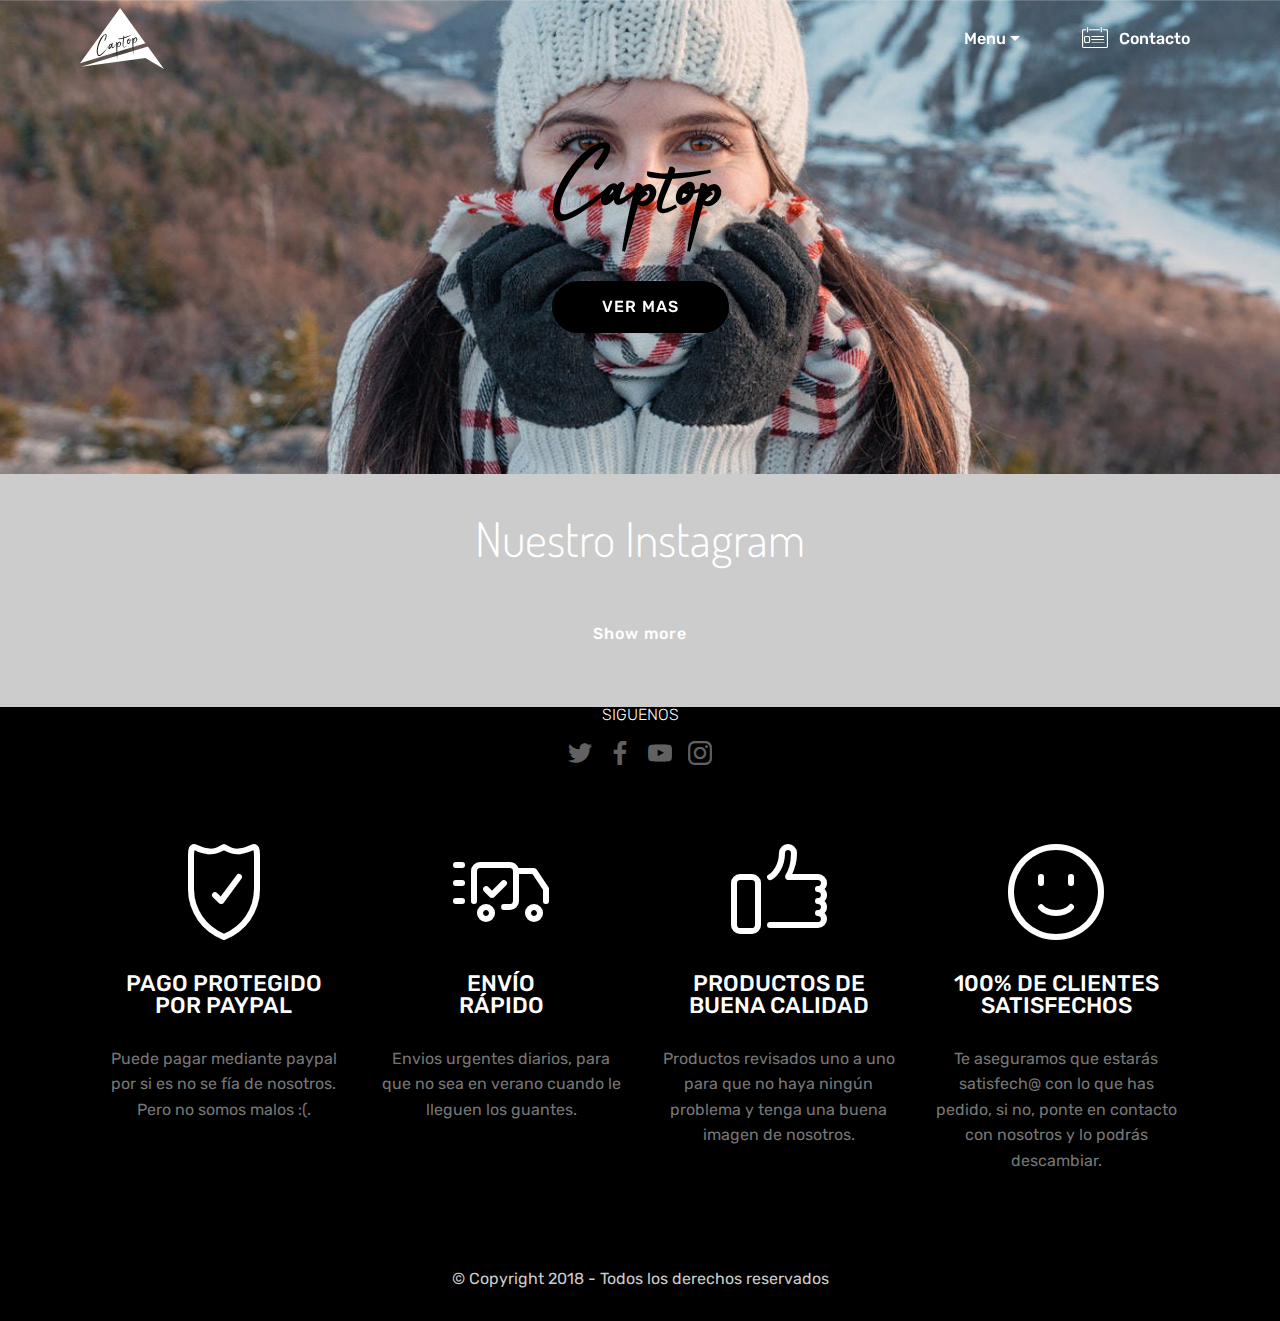
==== commit 42e9b005: "create github pages" ====
--- a/index.html
+++ b/index.html
@@ -6,7 +6,7 @@
   <meta http-equiv="X-UA-Compatible" content="IE=edge">
   <meta name="generator" content="Mobirise v4.6.6, mobirise.com">
   <meta name="viewport" content="width=device-width, initial-scale=1, minimum-scale=1">
-  <link rel="shortcut icon" href="assets/images/logo2-a-1.svg" type="image/x-icon">
+  <link rel="shortcut icon" href="assets/images/logo1-a.svg" type="image/x-icon">
   <meta name="description" content="">
   <title>Home</title>
   <link rel="stylesheet" href="assets/web/assets/mobirise-icons-bold/mobirise-icons-bold.css">
@@ -15,6 +15,7 @@
   <link rel="stylesheet" href="assets/bootstrap/css/bootstrap.min.css">
   <link rel="stylesheet" href="assets/bootstrap/css/bootstrap-grid.min.css">
   <link rel="stylesheet" href="assets/bootstrap/css/bootstrap-reboot.min.css">
+  <link rel="stylesheet" href="assets/socicon/css/styles.css">
   <link rel="stylesheet" href="assets/dropdown/css/style.css">
   <link rel="stylesheet" href="assets/style.css">
   <link rel="stylesheet" href="assets/slick.css">
@@ -42,26 +43,26 @@
         <div class="menu-logo">
             <div class="navbar-brand">
                 <span class="navbar-logo">
-                    <a href="https://mobirise.com">
-                         <img src="assets/images/logo2-a-1.svg" alt="Mobirise" title="" style="height: 5.4rem;">
-                    </a>
+                    
+                         <a href="index.html"><img src="assets/images/logo1-a.svg" alt="Mobirise" title="" style="height: 3.8rem;"></a>
+                    
                 </span>
                 
             </div>
         </div>
         <div class="collapse navbar-collapse" id="navbarSupportedContent">
-            <ul class="navbar-nav nav-dropdown nav-right" data-app-modern-menu="true"><li class="nav-item">
-                    <a class="nav-link link text-white display-4" href="https://mobirise.com">Menu</a>
-                </li><li class="nav-item"><a class="nav-link link text-white display-4" href="https://mobirise.com"></a></li><li class="nav-item"><a class="nav-link link text-white display-4" href="https://mobirise.com"></a></li>
+            <ul class="navbar-nav nav-dropdown nav-right" data-app-modern-menu="true"><li class="nav-item dropdown open">
+                    <a class="nav-link link dropdown-toggle text-success display-4" href="https://mobirise.com" data-toggle="dropdown-submenu" aria-expanded="true">Menu</a><div class="dropdown-menu"><a class="dropdown-item text-success display-4" href="guantes.html">Equipo</a><a class="dropdown-item text-success display-4" href="guantes.html" aria-expanded="true">Ofertas</a><div class="dropdown open"><a class="dropdown-item text-success dropdown-toggle display-4" href="guantes.html" data-toggle="dropdown-submenu" aria-expanded="true">Comprar</a><div class="dropdown-menu dropdown-submenu"><a class="dropdown-item text-success display-4" href="guantes.html">Guantes</a><a class="dropdown-item text-success display-4" href="guantes.html">Gorros</a></div></div></div>
+                </li><li class="nav-item"><a class="nav-link link text-success display-4" href="https://mobirise.com"></a></li><li class="nav-item"><a class="nav-link link text-success display-4" href="https://mobirise.com"></a></li>
                 <li class="nav-item">
-                    <a class="nav-link link text-white display-4" href="https://mobirise.com"><span class="mbri-contact-form mbr-iconfont mbr-iconfont-btn"></span>Contacto</a>
+                    <a class="nav-link link text-success display-4" href="contacto.html"><span class="mbri-contact-form mbr-iconfont mbr-iconfont-btn"></span>Contacto</a>
                 </li></ul>
             
         </div>
     </nav>
 </section>
 
-<section class="engine"><a href="https://mobirise.ws/b">best free web site creator</a></section><section class="header1 cid-qMobXevbai mbr-parallax-background" id="header1-1">
+<section class="engine"><a href="https://mobirise.ws/f">simple web creator</a></section><section class="header1 cid-qMobXevbai mbr-parallax-background" id="header1-1">
 
     
 
@@ -73,15 +74,15 @@
                 <h1 class="mbr-section-title align-center mbr-bold pb-3 mbr-fonts-style display-1">
                     Captop</h1>
                 
-                <p class="mbr-text align-center pb-3 mbr-fonts-style display-5"><br><br><br></p>
-                <div class="mbr-section-btn align-center"><a class="btn btn-md btn-primary display-4" href="https://mobirise.com">VER GUANTES</a></div>
-            </div>
-        </div>
-    </div>
-
-</section>
-
-<section class="mbr-instagram-feed" data-rows="2" data-per-row-slider="" data-spacing="13" data-full-width="" data-token="7300952684.727bfe1.50291f5e155546b3b8cbc38bbb5c5f0c" data-per-row-grid="5" id="instagram-feed-block-5" data-rv-view="5" style="background-color: rgb(0, 0, 0); padding-top: 40px; padding-bottom: 40px;">
+                
+                <div class="mbr-section-btn align-center"><a class="btn btn-md btn-primary display-4" href="guantes.html">VER MAS</a></div>
+            </div>
+        </div>
+    </div>
+
+</section>
+
+<section class="mbr-instagram-feed" data-rows="2" data-per-row-slider="" data-spacing="13" data-full-width="" data-token="7300952684.727bfe1.50291f5e155546b3b8cbc38bbb5c5f0c" data-per-row-grid="5" id="instagram-feed-block-5" data-rv-view="38" style="background-color: rgb(0, 0, 0); padding-top: 40px; padding-bottom: 40px;">
     
     <div class="container container_toggle">
         <div class="row">
@@ -96,6 +97,56 @@
     </div>
 </section>
 
+<section once="" class="cid-qMp6RaxOLb" id="footer7-e">
+
+    
+
+    
+
+    <div class="container">
+        <div class="media-container-row align-center mbr-white">
+            <div class="row row-links">
+                <ul class="foot-menu">
+                    
+                    
+                    
+                    
+                    
+                <li class="foot-menu-item mbr-fonts-style display-4">SIGUENOS</li></ul>
+            </div>
+            <div class="row social-row">
+                <div class="social-list align-right pb-2">
+                    
+                    
+                    
+                    
+                    
+                    
+                <div class="soc-item">
+                        
+                            <a href="contacto.html"><span class="mbr-iconfont mbr-iconfont-social socicon-twitter socicon" style="color: rgb(193, 193, 193);"></span></a>
+                        
+                    </div><div class="soc-item">
+                        
+                            <a href="contacto.html"><span class="mbr-iconfont mbr-iconfont-social socicon-facebook socicon" style="color: rgb(193, 193, 193);"></span></a>
+                        
+                    </div><div class="soc-item">
+                        
+                            <a href="contacto.html"><span class="mbr-iconfont mbr-iconfont-social socicon-youtube socicon" style="color: rgb(193, 193, 193);"></span></a>
+                        
+                    </div><div class="soc-item">
+                        <a href="https://instagram.com/captop_oficial" target="_blank">
+                            <span class="mbr-iconfont mbr-iconfont-social socicon-instagram socicon" style="color: rgb(193, 193, 193);"></span>
+                        </a>
+                    </div></div>
+            </div>
+            <div class="row row-copirayt">
+                <p class="mbr-text mb-0 mbr-fonts-style mbr-white align-center display-7"></p>
+            </div>
+        </div>
+    </div>
+</section>
+
 <section class="features1 cid-qMogTEW0zY" id="features1-2">
     
     
@@ -151,6 +202,22 @@
 
     </div>
 
+</section>
+
+<section once="" class="cid-qMp7Tdy7Ja" id="footer6-f">
+
+    
+
+    
+
+    <div class="container">
+        <div class="media-container-row align-center mbr-white">
+            <div class="col-12">
+                <p class="mbr-text mb-0 mbr-fonts-style display-7">
+                    © Copyright 2018 - Todos los derechos reservados</p>
+            </div>
+        </div>
+    </div>
 </section>
 
 
--- a/assets/socicon/css/styles.css
+++ b/assets/socicon/css/styles.css
@@ -0,0 +1,544 @@
+@charset "UTF-8";
+
+@font-face {
+  font-family: "socicon";
+  src:url("../fonts/socicon.eot");
+  src:url("../fonts/socicon.eot?#iefix") format("embedded-opentype"),
+    url("../fonts/socicon.woff") format("woff"),
+    url("../fonts/socicon.ttf") format("truetype"),
+    url("../fonts/socicon.svg#socicon") format("svg");
+  font-weight: normal;
+  font-style: normal;
+
+}
+
+[data-icon]:before {
+  font-family: "socicon" !important;
+  content: attr(data-icon);
+  font-style: normal !important;
+  font-weight: normal !important;
+  font-variant: normal !important;
+  text-transform: none !important;
+  speak: none;
+  line-height: 1;
+  -webkit-font-smoothing: antialiased;
+  -moz-osx-font-smoothing: grayscale;
+}
+
+[class^="socicon-"]:before,
+[class*=" socicon-"]:before {
+  font-family: "socicon" !important;
+  font-style: normal !important;
+  font-weight: normal !important;
+  font-variant: normal !important;
+  text-transform: none !important;
+  speak: none;
+  line-height: 1;
+  -webkit-font-smoothing: antialiased;
+  -moz-osx-font-smoothing: grayscale;
+}
+
+.socicon-modelmayhem:before {
+  content: "\e000";
+}
+.socicon-mixcloud:before {
+  content: "\e001";
+}
+.socicon-drupal:before {
+  content: "\e002";
+}
+.socicon-swarm:before {
+  content: "\e003";
+}
+.socicon-istock:before {
+  content: "\e004";
+}
+.socicon-yammer:before {
+  content: "\e005";
+}
+.socicon-ello:before {
+  content: "\e006";
+}
+.socicon-stackoverflow:before {
+  content: "\e007";
+}
+.socicon-persona:before {
+  content: "\e008";
+}
+.socicon-triplej:before {
+  content: "\e009";
+}
+.socicon-houzz:before {
+  content: "\e00a";
+}
+.socicon-rss:before {
+  content: "\e00b";
+}
+.socicon-paypal:before {
+  content: "\e00c";
+}
+.socicon-odnoklassniki:before {
+  content: "\e00d";
+}
+.socicon-airbnb:before {
+  content: "\e00e";
+}
+.socicon-periscope:before {
+  content: "\e00f";
+}
+.socicon-outlook:before {
+  content: "\e010";
+}
+.socicon-coderwall:before {
+  content: "\e011";
+}
+.socicon-tripadvisor:before {
+  content: "\e012";
+}
+.socicon-appnet:before {
+  content: "\e013";
+}
+.socicon-goodreads:before {
+  content: "\e014";
+}
+.socicon-tripit:before {
+  content: "\e015";
+}
+.socicon-lanyrd:before {
+  content: "\e016";
+}
+.socicon-slideshare:before {
+  content: "\e017";
+}
+.socicon-buffer:before {
+  content: "\e018";
+}
+.socicon-disqus:before {
+  content: "\e019";
+}
+.socicon-vkontakte:before {
+  content: "\e01a";
+}
+.socicon-whatsapp:before {
+  content: "\e01b";
+}
+.socicon-patreon:before {
+  content: "\e01c";
+}
+.socicon-storehouse:before {
+  content: "\e01d";
+}
+.socicon-pocket:before {
+  content: "\e01e";
+}
+.socicon-mail:before {
+  content: "\e01f";
+}
+.socicon-blogger:before {
+  content: "\e020";
+}
+.socicon-technorati:before {
+  content: "\e021";
+}
+.socicon-reddit:before {
+  content: "\e022";
+}
+.socicon-dribbble:before {
+  content: "\e023";
+}
+.socicon-stumbleupon:before {
+  content: "\e024";
+}
+.socicon-digg:before {
+  content: "\e025";
+}
+.socicon-envato:before {
+  content: "\e026";
+}
+.socicon-behance:before {
+  content: "\e027";
+}
+.socicon-delicious:before {
+  content: "\e028";
+}
+.socicon-deviantart:before {
+  content: "\e029";
+}
+.socicon-forrst:before {
+  content: "\e02a";
+}
+.socicon-play:before {
+  content: "\e02b";
+}
+.socicon-zerply:before {
+  content: "\e02c";
+}
+.socicon-wikipedia:before {
+  content: "\e02d";
+}
+.socicon-apple:before {
+  content: "\e02e";
+}
+.socicon-flattr:before {
+  content: "\e02f";
+}
+.socicon-github:before {
+  content: "\e030";
+}
+.socicon-renren:before {
+  content: "\e031";
+}
+.socicon-friendfeed:before {
+  content: "\e032";
+}
+.socicon-newsvine:before {
+  content: "\e033";
+}
+.socicon-identica:before {
+  content: "\e034";
+}
+.socicon-bebo:before {
+  content: "\e035";
+}
+.socicon-zynga:before {
+  content: "\e036";
+}
+.socicon-steam:before {
+  content: "\e037";
+}
+.socicon-xbox:before {
+  content: "\e038";
+}
+.socicon-windows:before {
+  content: "\e039";
+}
+.socicon-qq:before {
+  content: "\e03a";
+}
+.socicon-douban:before {
+  content: "\e03b";
+}
+.socicon-meetup:before {
+  content: "\e03c";
+}
+.socicon-playstation:before {
+  content: "\e03d";
+}
+.socicon-android:before {
+  content: "\e03e";
+}
+.socicon-snapchat:before {
+  content: "\e03f";
+}
+.socicon-twitter:before {
+  content: "\e040";
+}
+.socicon-facebook:before {
+  content: "\e041";
+}
+.socicon-googleplus:before {
+  content: "\e042";
+}
+.socicon-pinterest:before {
+  content: "\e043";
+}
+.socicon-foursquare:before {
+  content: "\e044";
+}
+.socicon-yahoo:before {
+  content: "\e045";
+}
+.socicon-skype:before {
+  content: "\e046";
+}
+.socicon-yelp:before {
+  content: "\e047";
+}
+.socicon-feedburner:before {
+  content: "\e048";
+}
+.socicon-linkedin:before {
+  content: "\e049";
+}
+.socicon-viadeo:before {
+  content: "\e04a";
+}
+.socicon-xing:before {
+  content: "\e04b";
+}
+.socicon-myspace:before {
+  content: "\e04c";
+}
+.socicon-soundcloud:before {
+  content: "\e04d";
+}
+.socicon-spotify:before {
+  content: "\e04e";
+}
+.socicon-grooveshark:before {
+  content: "\e04f";
+}
+.socicon-lastfm:before {
+  content: "\e050";
+}
+.socicon-youtube:before {
+  content: "\e051";
+}
+.socicon-vimeo:before {
+  content: "\e052";
+}
+.socicon-dailymotion:before {
+  content: "\e053";
+}
+.socicon-vine:before {
+  content: "\e054";
+}
+.socicon-flickr:before {
+  content: "\e055";
+}
+.socicon-500px:before {
+  content: "\e056";
+}
+.socicon-wordpress:before {
+  content: "\e058";
+}
+.socicon-tumblr:before {
+  content: "\e059";
+}
+.socicon-twitch:before {
+  content: "\e05a";
+}
+.socicon-8tracks:before {
+  content: "\e05b";
+}
+.socicon-amazon:before {
+  content: "\e05c";
+}
+.socicon-icq:before {
+  content: "\e05d";
+}
+.socicon-smugmug:before {
+  content: "\e05e";
+}
+.socicon-ravelry:before {
+  content: "\e05f";
+}
+.socicon-weibo:before {
+  content: "\e060";
+}
+.socicon-baidu:before {
+  content: "\e061";
+}
+.socicon-angellist:before {
+  content: "\e062";
+}
+.socicon-ebay:before {
+  content: "\e063";
+}
+.socicon-imdb:before {
+  content: "\e064";
+}
+.socicon-stayfriends:before {
+  content: "\e065";
+}
+.socicon-residentadvisor:before {
+  content: "\e066";
+}
+.socicon-google:before {
+  content: "\e067";
+}
+.socicon-yandex:before {
+  content: "\e068";
+}
+.socicon-sharethis:before {
+  content: "\e069";
+}
+.socicon-bandcamp:before {
+  content: "\e06a";
+}
+.socicon-itunes:before {
+  content: "\e06b";
+}
+.socicon-deezer:before {
+  content: "\e06c";
+}
+.socicon-telegram:before {
+  content: "\e06e";
+}
+.socicon-openid:before {
+  content: "\e06f";
+}
+.socicon-amplement:before {
+  content: "\e070";
+}
+.socicon-viber:before {
+  content: "\e071";
+}
+.socicon-zomato:before {
+  content: "\e072";
+}
+.socicon-draugiem:before {
+  content: "\e074";
+}
+.socicon-endomodo:before {
+  content: "\e075";
+}
+.socicon-filmweb:before {
+  content: "\e076";
+}
+.socicon-stackexchange:before {
+  content: "\e077";
+}
+.socicon-wykop:before {
+  content: "\e078";
+}
+.socicon-teamspeak:before {
+  content: "\e079";
+}
+.socicon-teamviewer:before {
+  content: "\e07a";
+}
+.socicon-ventrilo:before {
+  content: "\e07b";
+}
+.socicon-younow:before {
+  content: "\e07c";
+}
+.socicon-raidcall:before {
+  content: "\e07d";
+}
+.socicon-mumble:before {
+  content: "\e07e";
+}
+.socicon-medium:before {
+  content: "\e06d";
+}
+.socicon-bebee:before {
+  content: "\e07f";
+}
+.socicon-hitbox:before {
+  content: "\e080";
+}
+.socicon-reverbnation:before {
+  content: "\e081";
+}
+.socicon-formulr:before {
+  content: "\e082";
+}
+.socicon-instagram:before {
+  content: "\e057";
+}
+.socicon-battlenet:before {
+  content: "\e083";
+}
+.socicon-chrome:before {
+  content: "\e084";
+}
+.socicon-discord:before {
+  content: "\e086";
+}
+.socicon-issuu:before {
+  content: "\e087";
+}
+.socicon-macos:before {
+  content: "\e088";
+}
+.socicon-firefox:before {
+  content: "\e089";
+}
+.socicon-opera:before {
+  content: "\e08d";
+}
+.socicon-keybase:before {
+  content: "\e090";
+}
+.socicon-alliance:before {
+  content: "\e091";
+}
+.socicon-livejournal:before {
+  content: "\e092";
+}
+.socicon-googlephotos:before {
+  content: "\e093";
+}
+.socicon-horde:before {
+  content: "\e094";
+}
+.socicon-etsy:before {
+  content: "\e095";
+}
+.socicon-zapier:before {
+  content: "\e096";
+}
+.socicon-google-scholar:before {
+  content: "\e097";
+}
+.socicon-researchgate:before {
+  content: "\e098";
+}
+.socicon-wechat:before {
+  content: "\e099";
+}
+.socicon-strava:before {
+  content: "\e09a";
+}
+.socicon-line:before {
+  content: "\e09b";
+}
+.socicon-lyft:before {
+  content: "\e09c";
+}
+.socicon-uber:before {
+  content: "\e09d";
+}
+.socicon-songkick:before {
+  content: "\e09e";
+}
+.socicon-viewbug:before {
+  content: "\e09f";
+}
+.socicon-googlegroups:before {
+  content: "\e0a0";
+}
+.socicon-quora:before {
+  content: "\e073";
+}
+.socicon-diablo:before {
+  content: "\e085";
+}
+.socicon-blizzard:before {
+  content: "\e0a1";
+}
+.socicon-hearthstone:before {
+  content: "\e08b";
+}
+.socicon-heroes:before {
+  content: "\e08a";
+}
+.socicon-overwatch:before {
+  content: "\e08c";
+}
+.socicon-warcraft:before {
+  content: "\e08e";
+}
+.socicon-starcraft:before {
+  content: "\e08f";
+}
+.socicon-beam:before {
+  content: "\e0a2";
+}
+.socicon-curse:before {
+  content: "\e0a3";
+}
+.socicon-player:before {
+  content: "\e0a4";
+}
+.socicon-streamjar:before {
+  content: "\e0a5";
+}
+.socicon-nintendo:before {
+  content: "\e0a6";
+}
+.socicon-hellocoton:before {
+  content: "\e0a7";
+}
--- a/assets/mobirise/css/mbr-additional.css
+++ b/assets/mobirise/css/mbr-additional.css
@@ -1759,7 +1759,7 @@
 }
 .cid-qMobU757o4 .nav-link:hover,
 .cid-qMobU757o4 .dropdown-item:hover {
-  color: #000000 !important;
+  color: #ffffff !important;
 }
 .cid-qMobXevbai {
   padding-top: 135px;
@@ -1772,6 +1772,80 @@
 #instagram-feed-block-5 .inst__title {
   color: #ffffff;
 }
+.cid-qMp6RaxOLb {
+  padding-top: 0px;
+  padding-bottom: 0px;
+  background-color: #000000;
+}
+.cid-qMp6RaxOLb .row-links {
+  width: 100%;
+  justify-content: center;
+}
+.cid-qMp6RaxOLb .social-row {
+  width: 100%;
+  justify-content: center;
+}
+.cid-qMp6RaxOLb .media-container-row {
+  flex-direction: column;
+  justify-content: center;
+  align-items: center;
+}
+.cid-qMp6RaxOLb .media-container-row .foot-menu {
+  list-style: none;
+  display: flex;
+  justify-content: center;
+  flex-wrap: wrap;
+  padding: 0;
+  margin-bottom: 0;
+}
+.cid-qMp6RaxOLb .media-container-row .foot-menu li {
+  padding: 0 1rem 1rem 1rem;
+}
+.cid-qMp6RaxOLb .media-container-row .foot-menu li p {
+  margin: 0;
+}
+.cid-qMp6RaxOLb .media-container-row .social-list {
+  padding-left: 0;
+  margin-bottom: 0;
+  list-style: none;
+  display: flex;
+  flex-wrap: wrap;
+  justify-content: flex-end;
+  -webkit-justify-content: flex-end;
+}
+.cid-qMp6RaxOLb .media-container-row .social-list .mbr-iconfont-social {
+  font-size: 1.5rem;
+  color: #ffffff;
+}
+.cid-qMp6RaxOLb .media-container-row .social-list .soc-item {
+  margin: 0 .5rem;
+}
+.cid-qMp6RaxOLb .media-container-row .social-list a {
+  margin: 0;
+  opacity: .5;
+  -webkit-transition: .2s linear;
+  transition: .2s linear;
+}
+.cid-qMp6RaxOLb .media-container-row .social-list a:hover {
+  opacity: 1;
+}
+@media (max-width: 767px) {
+  .cid-qMp6RaxOLb .media-container-row .social-list {
+    justify-content: center;
+    -webkit-justify-content: center;
+  }
+}
+.cid-qMp6RaxOLb .media-container-row .row-copirayt {
+  word-break: break-word;
+  width: 100%;
+}
+.cid-qMp6RaxOLb .media-container-row .row-copirayt p {
+  width: 100%;
+}
+.cid-qMp6RaxOLb foot-menu-item {
+  text-align: right;
+  color: #a1a1a1;
+}
 .cid-qMogTEW0zY {
   padding-top: 45px;
   padding-bottom: 60px;
@@ -1794,3 +1868,903 @@
 .cid-qMogTEW0zY .card-img {
   color: #ffffff;
 }
+.cid-qMp7Tdy7Ja {
+  padding-top: 0px;
+  padding-bottom: 30px;
+  background-color: #000000;
+}
+.cid-qMp7Tdy7Ja .media-container-row .mbr-text {
+  color: #cccccc;
+}
+.cid-qMp6c8fF0a .navbar {
+  padding: .5rem 0;
+  background: #000000;
+  transition: none;
+  min-height: 77px;
+}
+.cid-qMp6c8fF0a .navbar-dropdown.bg-color.transparent.opened {
+  background: #000000;
+}
+.cid-qMp6c8fF0a a {
+  font-style: normal;
+}
+.cid-qMp6c8fF0a .nav-item span {
+  padding-right: 0.4em;
+  line-height: 0.5em;
+  vertical-align: text-bottom;
+  position: relative;
+  text-decoration: none;
+}
+.cid-qMp6c8fF0a .nav-item a {
+  display: flex;
+  align-items: center;
+  justify-content: center;
+  padding: 0.7rem 0 !important;
+  margin: 0rem .65rem !important;
+}
+.cid-qMp6c8fF0a .nav-item:focus,
+.cid-qMp6c8fF0a .nav-link:focus {
+  outline: none;
+}
+.cid-qMp6c8fF0a .btn {
+  padding: 0.4rem 1.5rem;
+  display: inline-flex;
+  align-items: center;
+}
+.cid-qMp6c8fF0a .btn .mbr-iconfont {
+  font-size: 1.6rem;
+}
+.cid-qMp6c8fF0a .menu-logo {
+  margin-right: auto;
+}
+.cid-qMp6c8fF0a .menu-logo .navbar-brand {
+  display: flex;
+  margin-left: 5rem;
+  padding: 0;
+  transition: padding .2s;
+  min-height: 3.8rem;
+  align-items: center;
+}
+.cid-qMp6c8fF0a .menu-logo .navbar-brand .navbar-caption-wrap {
+  display: -webkit-flex;
+  -webkit-align-items: center;
+  align-items: center;
+  word-break: break-word;
+  min-width: 7rem;
+  margin: .3rem 0;
+}
+.cid-qMp6c8fF0a .menu-logo .navbar-brand .navbar-caption-wrap .navbar-caption {
+  line-height: 1.2rem !important;
+  padding-right: 2rem;
+}
+.cid-qMp6c8fF0a .menu-logo .navbar-brand .navbar-logo {
+  font-size: 4rem;
+  transition: font-size 0.25s;
+}
+.cid-qMp6c8fF0a .menu-logo .navbar-brand .navbar-logo img {
+  display: flex;
+}
+.cid-qMp6c8fF0a .menu-logo .navbar-brand .navbar-logo .mbr-iconfont {
+  transition: font-size 0.25s;
+}
+.cid-qMp6c8fF0a .navbar-toggleable-sm .navbar-collapse {
+  justify-content: flex-end;
+  -webkit-justify-content: flex-end;
+  padding-right: 5rem;
+  width: auto;
+}
+.cid-qMp6c8fF0a .navbar-toggleable-sm .navbar-collapse .navbar-nav {
+  flex-wrap: wrap;
+  -webkit-flex-wrap: wrap;
+  padding-left: 0;
+}
+.cid-qMp6c8fF0a .navbar-toggleable-sm .navbar-collapse .navbar-nav .nav-item {
+  -webkit-align-self: center;
+  align-self: center;
+}
+.cid-qMp6c8fF0a .navbar-toggleable-sm .navbar-collapse .navbar-buttons {
+  padding-left: 0;
+  padding-bottom: 0;
+}
+.cid-qMp6c8fF0a .dropdown .dropdown-menu {
+  background: #000000;
+  display: none;
+  position: absolute;
+  min-width: 5rem;
+  padding-top: 1.4rem;
+  padding-bottom: 1.4rem;
+  text-align: left;
+}
+.cid-qMp6c8fF0a .dropdown .dropdown-menu .dropdown-item {
+  width: auto;
+  padding: 0.235em 1.5385em 0.235em 1.5385em !important;
+}
+.cid-qMp6c8fF0a .dropdown .dropdown-menu .dropdown-item::after {
+  right: 0.5rem;
+}
+.cid-qMp6c8fF0a .dropdown .dropdown-menu .dropdown-submenu {
+  margin: 0;
+}
+.cid-qMp6c8fF0a .dropdown.open > .dropdown-menu {
+  display: block;
+}
+.cid-qMp6c8fF0a .navbar-toggleable-sm.opened:after {
+  position: absolute;
+  width: 100vw;
+  height: 100vh;
+  content: '';
+  background-color: rgba(0, 0, 0, 0.1);
+  left: 0;
+  bottom: 0;
+  transform: translateY(100%);
+  -webkit-transform: translateY(100%);
+  z-index: 1000;
+}
+.cid-qMp6c8fF0a .navbar.navbar-short {
+  min-height: 60px;
+  transition: all .2s;
+}
+.cid-qMp6c8fF0a .navbar.navbar-short .navbar-toggler-right {
+  top: 20px;
+}
+.cid-qMp6c8fF0a .navbar.navbar-short .navbar-logo a {
+  font-size: 2.5rem !important;
+  line-height: 2.5rem;
+  transition: font-size 0.25s;
+}
+.cid-qMp6c8fF0a .navbar.navbar-short .navbar-logo a .mbr-iconfont {
+  font-size: 2.5rem !important;
+}
+.cid-qMp6c8fF0a .navbar.navbar-short .navbar-logo a img {
+  height: 3rem !important;
+}
+.cid-qMp6c8fF0a .navbar.navbar-short .navbar-brand {
+  min-height: 3rem;
+}
+.cid-qMp6c8fF0a button.navbar-toggler {
+  width: 31px;
+  height: 18px;
+  cursor: pointer;
+  transition: all .2s;
+  top: 1.5rem;
+  right: 1rem;
+}
+.cid-qMp6c8fF0a button.navbar-toggler:focus {
+  outline: none;
+}
+.cid-qMp6c8fF0a button.navbar-toggler .hamburger span {
+  position: absolute;
+  right: 0;
+  width: 30px;
+  height: 2px;
+  border-right: 5px;
+  background-color: #ffffff;
+}
+.cid-qMp6c8fF0a button.navbar-toggler .hamburger span:nth-child(1) {
+  top: 0;
+  transition: all .2s;
+}
+.cid-qMp6c8fF0a button.navbar-toggler .hamburger span:nth-child(2) {
+  top: 8px;
+  transition: all .15s;
+}
+.cid-qMp6c8fF0a button.navbar-toggler .hamburger span:nth-child(3) {
+  top: 8px;
+  transition: all .15s;
+}
+.cid-qMp6c8fF0a button.navbar-toggler .hamburger span:nth-child(4) {
+  top: 16px;
+  transition: all .2s;
+}
+.cid-qMp6c8fF0a nav.opened .hamburger span:nth-child(1) {
+  top: 8px;
+  width: 0;
+  opacity: 0;
+  right: 50%;
+  transition: all .2s;
+}
+.cid-qMp6c8fF0a nav.opened .hamburger span:nth-child(2) {
+  -webkit-transform: rotate(45deg);
+  transform: rotate(45deg);
+  transition: all .25s;
+}
+.cid-qMp6c8fF0a nav.opened .hamburger span:nth-child(3) {
+  -webkit-transform: rotate(-45deg);
+  transform: rotate(-45deg);
+  transition: all .25s;
+}
+.cid-qMp6c8fF0a nav.opened .hamburger span:nth-child(4) {
+  top: 8px;
+  width: 0;
+  opacity: 0;
+  right: 50%;
+  transition: all .2s;
+}
+.cid-qMp6c8fF0a .collapsed.navbar-expand {
+  flex-direction: column;
+}
+.cid-qMp6c8fF0a .collapsed .btn {
+  display: flex;
+}
+.cid-qMp6c8fF0a .collapsed .navbar-collapse {
+  display: none !important;
+  padding-right: 0 !important;
+}
+.cid-qMp6c8fF0a .collapsed .navbar-collapse.collapsing,
+.cid-qMp6c8fF0a .collapsed .navbar-collapse.show {
+  display: block !important;
+}
+.cid-qMp6c8fF0a .collapsed .navbar-collapse.collapsing .navbar-nav,
+.cid-qMp6c8fF0a .collapsed .navbar-collapse.show .navbar-nav {
+  display: block;
+  text-align: center;
+}
+.cid-qMp6c8fF0a .collapsed .navbar-collapse.collapsing .navbar-nav .nav-item,
+.cid-qMp6c8fF0a .collapsed .navbar-collapse.show .navbar-nav .nav-item {
+  clear: both;
+}
+.cid-qMp6c8fF0a .collapsed .navbar-collapse.collapsing .navbar-nav .nav-item:last-child,
+.cid-qMp6c8fF0a .collapsed .navbar-collapse.show .navbar-nav .nav-item:last-child {
+  margin-bottom: 1rem;
+}
+.cid-qMp6c8fF0a .collapsed .navbar-collapse.collapsing .navbar-buttons,
+.cid-qMp6c8fF0a .collapsed .navbar-collapse.show .navbar-buttons {
+  text-align: center;
+}
+.cid-qMp6c8fF0a .collapsed .navbar-collapse.collapsing .navbar-buttons:last-child,
+.cid-qMp6c8fF0a .collapsed .navbar-collapse.show .navbar-buttons:last-child {
+  margin-bottom: 1rem;
+}
+.cid-qMp6c8fF0a .collapsed button.navbar-toggler {
+  display: block;
+}
+.cid-qMp6c8fF0a .collapsed .navbar-brand {
+  margin-left: 1rem !important;
+}
+.cid-qMp6c8fF0a .collapsed .navbar-toggleable-sm {
+  flex-direction: column;
+  -webkit-flex-direction: column;
+}
+.cid-qMp6c8fF0a .collapsed .dropdown .dropdown-menu {
+  width: 100%;
+  text-align: center;
+  position: relative;
+  opacity: 0;
+  display: block;
+  height: 0;
+  visibility: hidden;
+  padding: 0;
+  transition-duration: .5s;
+  transition-property: opacity,padding,height;
+}
+.cid-qMp6c8fF0a .collapsed .dropdown.open > .dropdown-menu {
+  position: relative;
+  opacity: 1;
+  height: auto;
+  padding: 1.4rem 0;
+  visibility: visible;
+}
+.cid-qMp6c8fF0a .collapsed .dropdown .dropdown-submenu {
+  left: 0;
+  text-align: center;
+  width: 100%;
+}
+.cid-qMp6c8fF0a .collapsed .dropdown .dropdown-toggle[data-toggle="dropdown-submenu"]::after {
+  margin-top: 0;
+  position: inherit;
+  right: 0;
+  top: 50%;
+  display: inline-block;
+  width: 0;
+  height: 0;
+  margin-left: .3em;
+  vertical-align: middle;
+  content: "";
+  border-top: .30em solid;
+  border-right: .30em solid transparent;
+  border-left: .30em solid transparent;
+}
+@media (max-width: 991px) {
+  .cid-qMp6c8fF0a .navbar-expand {
+    flex-direction: column;
+  }
+  .cid-qMp6c8fF0a img {
+    height: 3.8rem !important;
+  }
+  .cid-qMp6c8fF0a .btn {
+    display: flex;
+  }
+  .cid-qMp6c8fF0a button.navbar-toggler {
+    display: block;
+  }
+  .cid-qMp6c8fF0a .navbar-brand {
+    margin-left: 1rem !important;
+  }
+  .cid-qMp6c8fF0a .navbar-toggleable-sm {
+    flex-direction: column;
+    -webkit-flex-direction: column;
+  }
+  .cid-qMp6c8fF0a .navbar-collapse {
+    display: none !important;
+    padding-right: 0 !important;
+  }
+  .cid-qMp6c8fF0a .navbar-collapse.collapsing,
+  .cid-qMp6c8fF0a .navbar-collapse.show {
+    display: block !important;
+  }
+  .cid-qMp6c8fF0a .navbar-collapse.collapsing .navbar-nav,
+  .cid-qMp6c8fF0a .navbar-collapse.show .navbar-nav {
+    display: block;
+    text-align: center;
+  }
+  .cid-qMp6c8fF0a .navbar-collapse.collapsing .navbar-nav .nav-item,
+  .cid-qMp6c8fF0a .navbar-collapse.show .navbar-nav .nav-item {
+    clear: both;
+  }
+  .cid-qMp6c8fF0a .navbar-collapse.collapsing .navbar-nav .nav-item:last-child,
+  .cid-qMp6c8fF0a .navbar-collapse.show .navbar-nav .nav-item:last-child {
+    margin-bottom: 1rem;
+  }
+  .cid-qMp6c8fF0a .navbar-collapse.collapsing .navbar-buttons,
+  .cid-qMp6c8fF0a .navbar-collapse.show .navbar-buttons {
+    text-align: center;
+  }
+  .cid-qMp6c8fF0a .navbar-collapse.collapsing .navbar-buttons:last-child,
+  .cid-qMp6c8fF0a .navbar-collapse.show .navbar-buttons:last-child {
+    margin-bottom: 1rem;
+  }
+  .cid-qMp6c8fF0a .dropdown .dropdown-menu {
+    width: 100%;
+    text-align: center;
+    position: relative;
+    opacity: 0;
+    display: block;
+    height: 0;
+    visibility: hidden;
+    padding: 0;
+    transition-duration: .5s;
+    transition-property: opacity,padding,height;
+  }
+  .cid-qMp6c8fF0a .dropdown.open > .dropdown-menu {
+    position: relative;
+    opacity: 1;
+    height: auto;
+    padding: 1.4rem 0;
+    visibility: visible;
+  }
+  .cid-qMp6c8fF0a .dropdown .dropdown-submenu {
+    left: 0;
+    text-align: center;
+    width: 100%;
+  }
+  .cid-qMp6c8fF0a .dropdown .dropdown-toggle[data-toggle="dropdown-submenu"]::after {
+    margin-top: 0;
+    position: inherit;
+    right: 0;
+    top: 50%;
+    display: inline-block;
+    width: 0;
+    height: 0;
+    margin-left: .3em;
+    vertical-align: middle;
+    content: "";
+    border-top: .30em solid;
+    border-right: .30em solid transparent;
+    border-left: .30em solid transparent;
+  }
+}
+@media (min-width: 767px) {
+  .cid-qMp6c8fF0a .menu-logo {
+    flex-shrink: 0;
+  }
+}
+.cid-qMp6c8fF0a .navbar-collapse {
+  flex-basis: auto;
+}
+.cid-qMp6c8fF0a .nav-link:hover,
+.cid-qMp6c8fF0a .dropdown-item:hover {
+  color: #ffffff !important;
+}
+.cid-qMp6c8O4J5 {
+  padding-top: 105px;
+  padding-bottom: 45px;
+  background-image: url("../../../assets/images/mbr-1-1620x1080.jpg");
+}
+.cid-qMp6c8O4J5 H1 {
+  color: #000000;
+}
+.cid-qMp6Bfcqly {
+  padding-top: 90px;
+  padding-bottom: 90px;
+  background-color: #000000;
+}
+.cid-qMp6Bfcqly .mbr-section-subtitle {
+  color: #767676;
+}
+.cid-qMp6Bfcqly .media-row {
+  display: flex;
+  justify-content: center;
+}
+.cid-qMp6Bfcqly .team-item {
+  transition: all .2s;
+  margin-bottom: 2rem;
+}
+.cid-qMp6Bfcqly .team-item .item-image img {
+  width: 100%;
+}
+.cid-qMp6Bfcqly .team-item .item-name p {
+  margin-bottom: 0;
+}
+.cid-qMp6Bfcqly .team-item .item-role p {
+  margin-bottom: 0;
+}
+.cid-qMp6Bfcqly .team-item .item-social {
+  display: flex;
+  flex-wrap: wrap;
+  justify-content: center;
+}
+.cid-qMp6Bfcqly .team-item .item-social .socicon {
+  color: #232323;
+  font-size: 17px;
+}
+.cid-qMp6Bfcqly .team-item .item-caption {
+  background: #232323;
+}
+.cid-qMp6Bfcqly .item-name {
+  color: #cccccc;
+}
+.cid-qMp6Bfcqly .item-role P {
+  color: #a1a1a1;
+}
+.cid-qMp6c9KyeG {
+  padding-top: 45px;
+  padding-bottom: 60px;
+  background-color: #000000;
+}
+.cid-qMp6c9KyeG .mbr-text {
+  color: #767676;
+}
+.cid-qMp6c9KyeG h4 {
+  text-align: center;
+}
+.cid-qMp6c9KyeG p {
+  text-align: center;
+}
+.cid-qMp6c9KyeG .card-img span {
+  font-size: 96px;
+  color: #149dcc;
+}
+.cid-qMp6c9KyeG .card-title,
+.cid-qMp6c9KyeG .card-img {
+  color: #ffffff;
+}
+.cid-qMp9y1ImsM .navbar {
+  padding: .5rem 0;
+  background: #000000;
+  transition: none;
+  min-height: 77px;
+}
+.cid-qMp9y1ImsM .navbar-dropdown.bg-color.transparent.opened {
+  background: #000000;
+}
+.cid-qMp9y1ImsM a {
+  font-style: normal;
+}
+.cid-qMp9y1ImsM .nav-item span {
+  padding-right: 0.4em;
+  line-height: 0.5em;
+  vertical-align: text-bottom;
+  position: relative;
+  text-decoration: none;
+}
+.cid-qMp9y1ImsM .nav-item a {
+  display: flex;
+  align-items: center;
+  justify-content: center;
+  padding: 0.7rem 0 !important;
+  margin: 0rem .65rem !important;
+}
+.cid-qMp9y1ImsM .nav-item:focus,
+.cid-qMp9y1ImsM .nav-link:focus {
+  outline: none;
+}
+.cid-qMp9y1ImsM .btn {
+  padding: 0.4rem 1.5rem;
+  display: inline-flex;
+  align-items: center;
+}
+.cid-qMp9y1ImsM .btn .mbr-iconfont {
+  font-size: 1.6rem;
+}
+.cid-qMp9y1ImsM .menu-logo {
+  margin-right: auto;
+}
+.cid-qMp9y1ImsM .menu-logo .navbar-brand {
+  display: flex;
+  margin-left: 5rem;
+  padding: 0;
+  transition: padding .2s;
+  min-height: 3.8rem;
+  align-items: center;
+}
+.cid-qMp9y1ImsM .menu-logo .navbar-brand .navbar-caption-wrap {
+  display: -webkit-flex;
+  -webkit-align-items: center;
+  align-items: center;
+  word-break: break-word;
+  min-width: 7rem;
+  margin: .3rem 0;
+}
+.cid-qMp9y1ImsM .menu-logo .navbar-brand .navbar-caption-wrap .navbar-caption {
+  line-height: 1.2rem !important;
+  padding-right: 2rem;
+}
+.cid-qMp9y1ImsM .menu-logo .navbar-brand .navbar-logo {
+  font-size: 4rem;
+  transition: font-size 0.25s;
+}
+.cid-qMp9y1ImsM .menu-logo .navbar-brand .navbar-logo img {
+  display: flex;
+}
+.cid-qMp9y1ImsM .menu-logo .navbar-brand .navbar-logo .mbr-iconfont {
+  transition: font-size 0.25s;
+}
+.cid-qMp9y1ImsM .navbar-toggleable-sm .navbar-collapse {
+  justify-content: flex-end;
+  -webkit-justify-content: flex-end;
+  padding-right: 5rem;
+  width: auto;
+}
+.cid-qMp9y1ImsM .navbar-toggleable-sm .navbar-collapse .navbar-nav {
+  flex-wrap: wrap;
+  -webkit-flex-wrap: wrap;
+  padding-left: 0;
+}
+.cid-qMp9y1ImsM .navbar-toggleable-sm .navbar-collapse .navbar-nav .nav-item {
+  -webkit-align-self: center;
+  align-self: center;
+}
+.cid-qMp9y1ImsM .navbar-toggleable-sm .navbar-collapse .navbar-buttons {
+  padding-left: 0;
+  padding-bottom: 0;
+}
+.cid-qMp9y1ImsM .dropdown .dropdown-menu {
+  background: #000000;
+  display: none;
+  position: absolute;
+  min-width: 5rem;
+  padding-top: 1.4rem;
+  padding-bottom: 1.4rem;
+  text-align: left;
+}
+.cid-qMp9y1ImsM .dropdown .dropdown-menu .dropdown-item {
+  width: auto;
+  padding: 0.235em 1.5385em 0.235em 1.5385em !important;
+}
+.cid-qMp9y1ImsM .dropdown .dropdown-menu .dropdown-item::after {
+  right: 0.5rem;
+}
+.cid-qMp9y1ImsM .dropdown .dropdown-menu .dropdown-submenu {
+  margin: 0;
+}
+.cid-qMp9y1ImsM .dropdown.open > .dropdown-menu {
+  display: block;
+}
+.cid-qMp9y1ImsM .navbar-toggleable-sm.opened:after {
+  position: absolute;
+  width: 100vw;
+  height: 100vh;
+  content: '';
+  background-color: rgba(0, 0, 0, 0.1);
+  left: 0;
+  bottom: 0;
+  transform: translateY(100%);
+  -webkit-transform: translateY(100%);
+  z-index: 1000;
+}
+.cid-qMp9y1ImsM .navbar.navbar-short {
+  min-height: 60px;
+  transition: all .2s;
+}
+.cid-qMp9y1ImsM .navbar.navbar-short .navbar-toggler-right {
+  top: 20px;
+}
+.cid-qMp9y1ImsM .navbar.navbar-short .navbar-logo a {
+  font-size: 2.5rem !important;
+  line-height: 2.5rem;
+  transition: font-size 0.25s;
+}
+.cid-qMp9y1ImsM .navbar.navbar-short .navbar-logo a .mbr-iconfont {
+  font-size: 2.5rem !important;
+}
+.cid-qMp9y1ImsM .navbar.navbar-short .navbar-logo a img {
+  height: 3rem !important;
+}
+.cid-qMp9y1ImsM .navbar.navbar-short .navbar-brand {
+  min-height: 3rem;
+}
+.cid-qMp9y1ImsM button.navbar-toggler {
+  width: 31px;
+  height: 18px;
+  cursor: pointer;
+  transition: all .2s;
+  top: 1.5rem;
+  right: 1rem;
+}
+.cid-qMp9y1ImsM button.navbar-toggler:focus {
+  outline: none;
+}
+.cid-qMp9y1ImsM button.navbar-toggler .hamburger span {
+  position: absolute;
+  right: 0;
+  width: 30px;
+  height: 2px;
+  border-right: 5px;
+  background-color: #ffffff;
+}
+.cid-qMp9y1ImsM button.navbar-toggler .hamburger span:nth-child(1) {
+  top: 0;
+  transition: all .2s;
+}
+.cid-qMp9y1ImsM button.navbar-toggler .hamburger span:nth-child(2) {
+  top: 8px;
+  transition: all .15s;
+}
+.cid-qMp9y1ImsM button.navbar-toggler .hamburger span:nth-child(3) {
+  top: 8px;
+  transition: all .15s;
+}
+.cid-qMp9y1ImsM button.navbar-toggler .hamburger span:nth-child(4) {
+  top: 16px;
+  transition: all .2s;
+}
+.cid-qMp9y1ImsM nav.opened .hamburger span:nth-child(1) {
+  top: 8px;
+  width: 0;
+  opacity: 0;
+  right: 50%;
+  transition: all .2s;
+}
+.cid-qMp9y1ImsM nav.opened .hamburger span:nth-child(2) {
+  -webkit-transform: rotate(45deg);
+  transform: rotate(45deg);
+  transition: all .25s;
+}
+.cid-qMp9y1ImsM nav.opened .hamburger span:nth-child(3) {
+  -webkit-transform: rotate(-45deg);
+  transform: rotate(-45deg);
+  transition: all .25s;
+}
+.cid-qMp9y1ImsM nav.opened .hamburger span:nth-child(4) {
+  top: 8px;
+  width: 0;
+  opacity: 0;
+  right: 50%;
+  transition: all .2s;
+}
+.cid-qMp9y1ImsM .collapsed.navbar-expand {
+  flex-direction: column;
+}
+.cid-qMp9y1ImsM .collapsed .btn {
+  display: flex;
+}
+.cid-qMp9y1ImsM .collapsed .navbar-collapse {
+  display: none !important;
+  padding-right: 0 !important;
+}
+.cid-qMp9y1ImsM .collapsed .navbar-collapse.collapsing,
+.cid-qMp9y1ImsM .collapsed .navbar-collapse.show {
+  display: block !important;
+}
+.cid-qMp9y1ImsM .collapsed .navbar-collapse.collapsing .navbar-nav,
+.cid-qMp9y1ImsM .collapsed .navbar-collapse.show .navbar-nav {
+  display: block;
+  text-align: center;
+}
+.cid-qMp9y1ImsM .collapsed .navbar-collapse.collapsing .navbar-nav .nav-item,
+.cid-qMp9y1ImsM .collapsed .navbar-collapse.show .navbar-nav .nav-item {
+  clear: both;
+}
+.cid-qMp9y1ImsM .collapsed .navbar-collapse.collapsing .navbar-nav .nav-item:last-child,
+.cid-qMp9y1ImsM .collapsed .navbar-collapse.show .navbar-nav .nav-item:last-child {
+  margin-bottom: 1rem;
+}
+.cid-qMp9y1ImsM .collapsed .navbar-collapse.collapsing .navbar-buttons,
+.cid-qMp9y1ImsM .collapsed .navbar-collapse.show .navbar-buttons {
+  text-align: center;
+}
+.cid-qMp9y1ImsM .collapsed .navbar-collapse.collapsing .navbar-buttons:last-child,
+.cid-qMp9y1ImsM .collapsed .navbar-collapse.show .navbar-buttons:last-child {
+  margin-bottom: 1rem;
+}
+.cid-qMp9y1ImsM .collapsed button.navbar-toggler {
+  display: block;
+}
+.cid-qMp9y1ImsM .collapsed .navbar-brand {
+  margin-left: 1rem !important;
+}
+.cid-qMp9y1ImsM .collapsed .navbar-toggleable-sm {
+  flex-direction: column;
+  -webkit-flex-direction: column;
+}
+.cid-qMp9y1ImsM .collapsed .dropdown .dropdown-menu {
+  width: 100%;
+  text-align: center;
+  position: relative;
+  opacity: 0;
+  display: block;
+  height: 0;
+  visibility: hidden;
+  padding: 0;
+  transition-duration: .5s;
+  transition-property: opacity,padding,height;
+}
+.cid-qMp9y1ImsM .collapsed .dropdown.open > .dropdown-menu {
+  position: relative;
+  opacity: 1;
+  height: auto;
+  padding: 1.4rem 0;
+  visibility: visible;
+}
+.cid-qMp9y1ImsM .collapsed .dropdown .dropdown-submenu {
+  left: 0;
+  text-align: center;
+  width: 100%;
+}
+.cid-qMp9y1ImsM .collapsed .dropdown .dropdown-toggle[data-toggle="dropdown-submenu"]::after {
+  margin-top: 0;
+  position: inherit;
+  right: 0;
+  top: 50%;
+  display: inline-block;
+  width: 0;
+  height: 0;
+  margin-left: .3em;
+  vertical-align: middle;
+  content: "";
+  border-top: .30em solid;
+  border-right: .30em solid transparent;
+  border-left: .30em solid transparent;
+}
+@media (max-width: 991px) {
+  .cid-qMp9y1ImsM .navbar-expand {
+    flex-direction: column;
+  }
+  .cid-qMp9y1ImsM img {
+    height: 3.8rem !important;
+  }
+  .cid-qMp9y1ImsM .btn {
+    display: flex;
+  }
+  .cid-qMp9y1ImsM button.navbar-toggler {
+    display: block;
+  }
+  .cid-qMp9y1ImsM .navbar-brand {
+    margin-left: 1rem !important;
+  }
+  .cid-qMp9y1ImsM .navbar-toggleable-sm {
+    flex-direction: column;
+    -webkit-flex-direction: column;
+  }
+  .cid-qMp9y1ImsM .navbar-collapse {
+    display: none !important;
+    padding-right: 0 !important;
+  }
+  .cid-qMp9y1ImsM .navbar-collapse.collapsing,
+  .cid-qMp9y1ImsM .navbar-collapse.show {
+    display: block !important;
+  }
+  .cid-qMp9y1ImsM .navbar-collapse.collapsing .navbar-nav,
+  .cid-qMp9y1ImsM .navbar-collapse.show .navbar-nav {
+    display: block;
+    text-align: center;
+  }
+  .cid-qMp9y1ImsM .navbar-collapse.collapsing .navbar-nav .nav-item,
+  .cid-qMp9y1ImsM .navbar-collapse.show .navbar-nav .nav-item {
+    clear: both;
+  }
+  .cid-qMp9y1ImsM .navbar-collapse.collapsing .navbar-nav .nav-item:last-child,
+  .cid-qMp9y1ImsM .navbar-collapse.show .navbar-nav .nav-item:last-child {
+    margin-bottom: 1rem;
+  }
+  .cid-qMp9y1ImsM .navbar-collapse.collapsing .navbar-buttons,
+  .cid-qMp9y1ImsM .navbar-collapse.show .navbar-buttons {
+    text-align: center;
+  }
+  .cid-qMp9y1ImsM .navbar-collapse.collapsing .navbar-buttons:last-child,
+  .cid-qMp9y1ImsM .navbar-collapse.show .navbar-buttons:last-child {
+    margin-bottom: 1rem;
+  }
+  .cid-qMp9y1ImsM .dropdown .dropdown-menu {
+    width: 100%;
+    text-align: center;
+    position: relative;
+    opacity: 0;
+    display: block;
+    height: 0;
+    visibility: hidden;
+    padding: 0;
+    transition-duration: .5s;
+    transition-property: opacity,padding,height;
+  }
+  .cid-qMp9y1ImsM .dropdown.open > .dropdown-menu {
+    position: relative;
+    opacity: 1;
+    height: auto;
+    padding: 1.4rem 0;
+    visibility: visible;
+  }
+  .cid-qMp9y1ImsM .dropdown .dropdown-submenu {
+    left: 0;
+    text-align: center;
+    width: 100%;
+  }
+  .cid-qMp9y1ImsM .dropdown .dropdown-toggle[data-toggle="dropdown-submenu"]::after {
+    margin-top: 0;
+    position: inherit;
+    right: 0;
+    top: 50%;
+    display: inline-block;
+    width: 0;
+    height: 0;
+    margin-left: .3em;
+    vertical-align: middle;
+    content: "";
+    border-top: .30em solid;
+    border-right: .30em solid transparent;
+    border-left: .30em solid transparent;
+  }
+}
+@media (min-width: 767px) {
+  .cid-qMp9y1ImsM .menu-logo {
+    flex-shrink: 0;
+  }
+}
+.cid-qMp9y1ImsM .navbar-collapse {
+  flex-basis: auto;
+}
+.cid-qMp9y1ImsM .nav-link:hover,
+.cid-qMp9y1ImsM .dropdown-item:hover {
+  color: #ffffff !important;
+}
+.cid-qMp9y2sb4Q {
+  padding-top: 105px;
+  padding-bottom: 45px;
+  background-image: url("../../../assets/images/mbr-1-1620x1080.jpg");
+}
+.cid-qMp9y2sb4Q H1 {
+  color: #000000;
+}
+.cid-qMp9KgMNsr {
+  padding-top: 90px;
+  padding-bottom: 90px;
+  background-color: #000000;
+}
+.cid-qMp9KgMNsr .title {
+  margin-bottom: 2rem;
+}
+.cid-qMp9KgMNsr .mbr-section-subtitle {
+  color: #767676;
+}
+.cid-qMp9KgMNsr a:not([href]):not([tabindex]) {
+  color: #fff;
+  border-radius: 3px;
+}
+.cid-qMp9KgMNsr a.btn-white:not([href]):not([tabindex]) {
+  color: #333;
+}
+.cid-qMp9KgMNsr .multi-horizontal {
+  flex-grow: 1;
+  -webkit-flex-grow: 1;
+  max-width: 100%;
+}
+.cid-qMp9KgMNsr .input-group-btn {
+  display: block;
+  text-align: center;
+}
+.cid-qMp9KgMNsr H2 {
+  color: #a1a1a1;
+}
+.cid-qMp9KgMNsr LABEL {
+  color: #ffffff;
+}
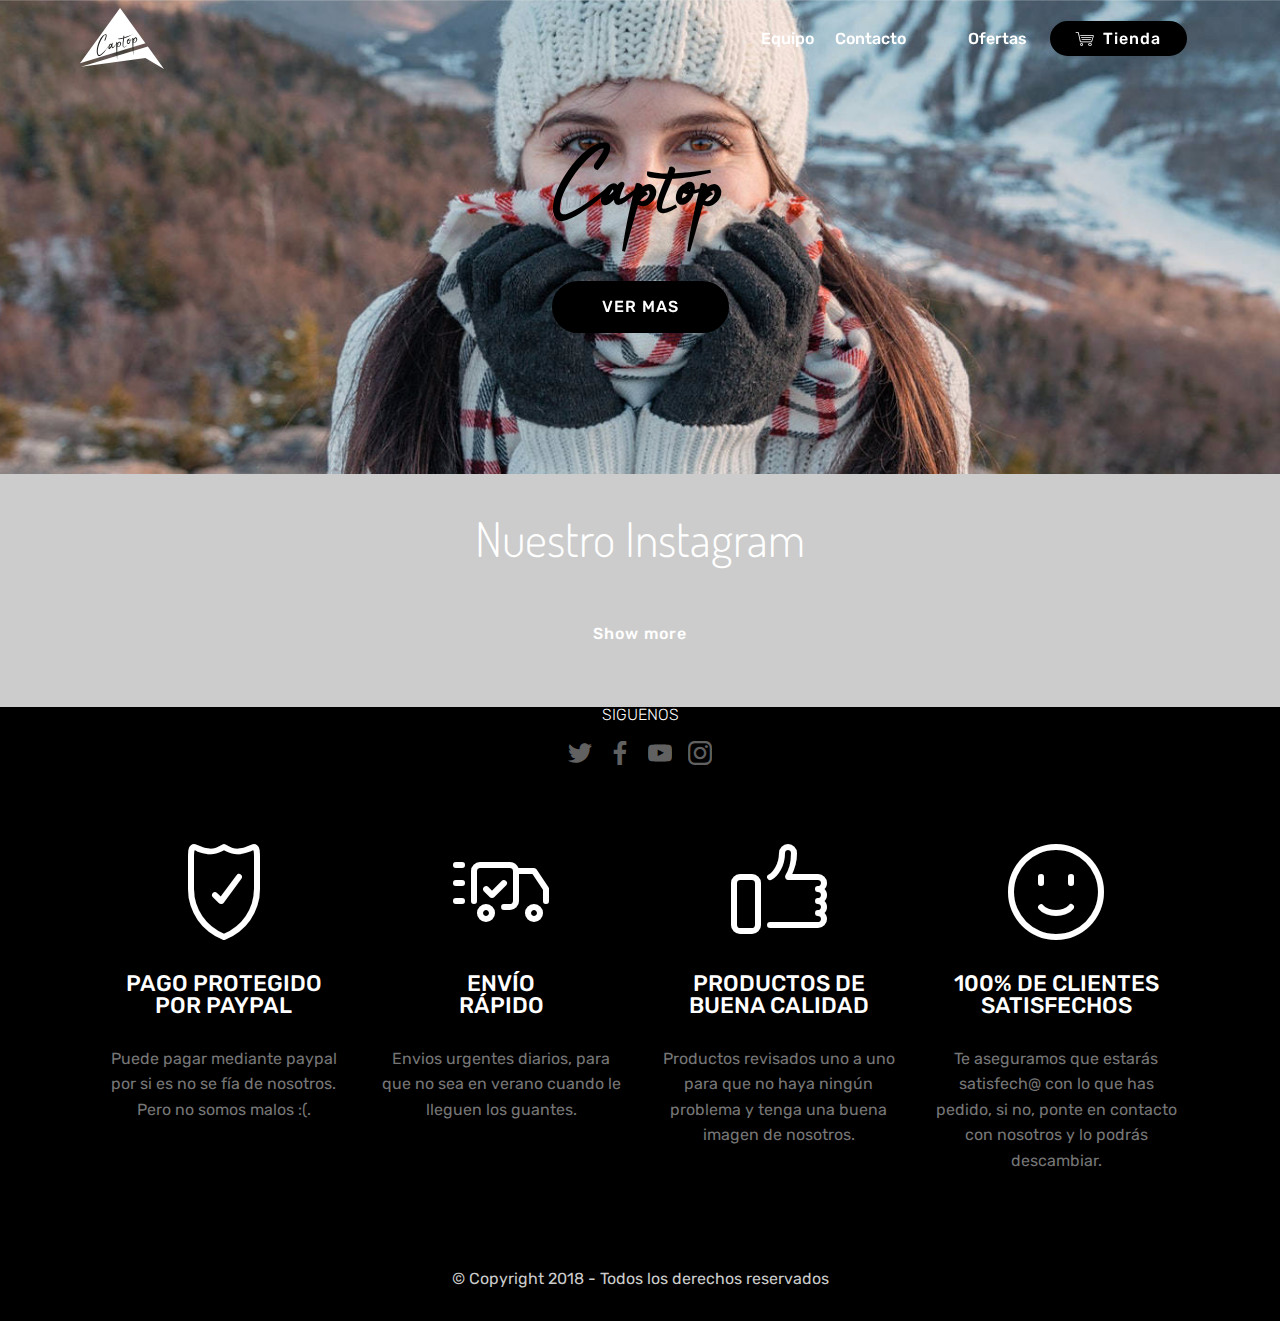
==== commit 03372271: "create github pages" ====
--- a/index.html
+++ b/index.html
@@ -51,18 +51,16 @@
             </div>
         </div>
         <div class="collapse navbar-collapse" id="navbarSupportedContent">
-            <ul class="navbar-nav nav-dropdown nav-right" data-app-modern-menu="true"><li class="nav-item dropdown open">
-                    <a class="nav-link link dropdown-toggle text-success display-4" href="https://mobirise.com" data-toggle="dropdown-submenu" aria-expanded="true">Menu</a><div class="dropdown-menu"><a class="dropdown-item text-success display-4" href="guantes.html">Equipo</a><a class="dropdown-item text-success display-4" href="guantes.html" aria-expanded="true">Ofertas</a><div class="dropdown open"><a class="dropdown-item text-success dropdown-toggle display-4" href="guantes.html" data-toggle="dropdown-submenu" aria-expanded="true">Comprar</a><div class="dropdown-menu dropdown-submenu"><a class="dropdown-item text-success display-4" href="guantes.html">Guantes</a><a class="dropdown-item text-success display-4" href="guantes.html">Gorros</a></div></div></div>
-                </li><li class="nav-item"><a class="nav-link link text-success display-4" href="https://mobirise.com"></a></li><li class="nav-item"><a class="nav-link link text-success display-4" href="https://mobirise.com"></a></li>
-                <li class="nav-item">
-                    <a class="nav-link link text-success display-4" href="contacto.html"><span class="mbri-contact-form mbr-iconfont mbr-iconfont-btn"></span>Contacto</a>
+            <ul class="navbar-nav nav-dropdown" data-app-modern-menu="true"><li class="nav-item"><a class="nav-link link text-success display-4" href="equipo.html" aria-expanded="false">Equipo</a></li><li class="nav-item"><a class="nav-link link text-success display-4" href="contacto.html" aria-expanded="true">Contacto</a></li><li class="nav-item"><a class="nav-link link text-success display-4" href="https://mobirise.com"></a></li><li class="nav-item"><a class="nav-link link text-success display-4" href="https://mobirise.com"></a></li><li class="nav-item">
+                    <a class="nav-link link text-success display-4" href="contacto.html">Ofertas</a>
                 </li></ul>
-            
+            <div class="navbar-buttons mbr-section-btn"><a class="btn btn-sm btn-primary display-4" href="guantes.html"><span class="mbri-shopping-cart mbr-iconfont mbr-iconfont-btn" style="font-size: 18px;"></span>Tienda
+                    </a></div>
         </div>
     </nav>
 </section>
 
-<section class="engine"><a href="https://mobirise.ws/f">simple web creator</a></section><section class="header1 cid-qMobXevbai mbr-parallax-background" id="header1-1">
+<section class="engine"><a href="https://mobirise.ws/q">web page builder download</a></section><section class="header1 cid-qMobXevbai mbr-parallax-background" id="header1-1">
 
     
 
@@ -82,7 +80,7 @@
 
 </section>
 
-<section class="mbr-instagram-feed" data-rows="2" data-per-row-slider="" data-spacing="13" data-full-width="" data-token="7300952684.727bfe1.50291f5e155546b3b8cbc38bbb5c5f0c" data-per-row-grid="5" id="instagram-feed-block-5" data-rv-view="38" style="background-color: rgb(0, 0, 0); padding-top: 40px; padding-bottom: 40px;">
+<section class="mbr-instagram-feed" data-rows="2" data-per-row-slider="" data-spacing="13" data-full-width="" data-token="7300952684.727bfe1.50291f5e155546b3b8cbc38bbb5c5f0c" data-per-row-grid="5" id="instagram-feed-block-5" data-rv-view="94" style="background-color: rgb(0, 0, 0); padding-top: 40px; padding-bottom: 40px;">
     
     <div class="container container_toggle">
         <div class="row">
--- a/assets/mobirise/css/mbr-additional.css
+++ b/assets/mobirise/css/mbr-additional.css
@@ -1599,10 +1599,6 @@
 .cid-qMobU757o4 .collapsed .navbar-collapse.show .navbar-nav .nav-item {
   clear: both;
 }
-.cid-qMobU757o4 .collapsed .navbar-collapse.collapsing .navbar-nav .nav-item:last-child,
-.cid-qMobU757o4 .collapsed .navbar-collapse.show .navbar-nav .nav-item:last-child {
-  margin-bottom: 1rem;
-}
 .cid-qMobU757o4 .collapsed .navbar-collapse.collapsing .navbar-buttons,
 .cid-qMobU757o4 .collapsed .navbar-collapse.show .navbar-buttons {
   text-align: center;
@@ -1697,10 +1693,6 @@
   .cid-qMobU757o4 .navbar-collapse.show .navbar-nav .nav-item {
     clear: both;
   }
-  .cid-qMobU757o4 .navbar-collapse.collapsing .navbar-nav .nav-item:last-child,
-  .cid-qMobU757o4 .navbar-collapse.show .navbar-nav .nav-item:last-child {
-    margin-bottom: 1rem;
-  }
   .cid-qMobU757o4 .navbar-collapse.collapsing .navbar-buttons,
   .cid-qMobU757o4 .navbar-collapse.show .navbar-buttons {
     text-align: center;
@@ -2103,10 +2095,6 @@
 .cid-qMp6c8fF0a .collapsed .navbar-collapse.show .navbar-nav .nav-item {
   clear: both;
 }
-.cid-qMp6c8fF0a .collapsed .navbar-collapse.collapsing .navbar-nav .nav-item:last-child,
-.cid-qMp6c8fF0a .collapsed .navbar-collapse.show .navbar-nav .nav-item:last-child {
-  margin-bottom: 1rem;
-}
 .cid-qMp6c8fF0a .collapsed .navbar-collapse.collapsing .navbar-buttons,
 .cid-qMp6c8fF0a .collapsed .navbar-collapse.show .navbar-buttons {
   text-align: center;
@@ -2201,10 +2189,6 @@
   .cid-qMp6c8fF0a .navbar-collapse.show .navbar-nav .nav-item {
     clear: both;
   }
-  .cid-qMp6c8fF0a .navbar-collapse.collapsing .navbar-nav .nav-item:last-child,
-  .cid-qMp6c8fF0a .navbar-collapse.show .navbar-nav .nav-item:last-child {
-    margin-bottom: 1rem;
-  }
   .cid-qMp6c8fF0a .navbar-collapse.collapsing .navbar-buttons,
   .cid-qMp6c8fF0a .navbar-collapse.show .navbar-buttons {
     text-align: center;
@@ -2317,7 +2301,7 @@
   color: #a1a1a1;
 }
 .cid-qMp6c9KyeG {
-  padding-top: 45px;
+  padding-top: 0px;
   padding-bottom: 60px;
   background-color: #000000;
 }
@@ -2564,10 +2548,6 @@
 .cid-qMp9y1ImsM .collapsed .navbar-collapse.collapsing .navbar-nav .nav-item,
 .cid-qMp9y1ImsM .collapsed .navbar-collapse.show .navbar-nav .nav-item {
   clear: both;
-}
-.cid-qMp9y1ImsM .collapsed .navbar-collapse.collapsing .navbar-nav .nav-item:last-child,
-.cid-qMp9y1ImsM .collapsed .navbar-collapse.show .navbar-nav .nav-item:last-child {
-  margin-bottom: 1rem;
 }
 .cid-qMp9y1ImsM .collapsed .navbar-collapse.collapsing .navbar-buttons,
 .cid-qMp9y1ImsM .collapsed .navbar-collapse.show .navbar-buttons {
@@ -2663,10 +2643,6 @@
   .cid-qMp9y1ImsM .navbar-collapse.show .navbar-nav .nav-item {
     clear: both;
   }
-  .cid-qMp9y1ImsM .navbar-collapse.collapsing .navbar-nav .nav-item:last-child,
-  .cid-qMp9y1ImsM .navbar-collapse.show .navbar-nav .nav-item:last-child {
-    margin-bottom: 1rem;
-  }
   .cid-qMp9y1ImsM .navbar-collapse.collapsing .navbar-buttons,
   .cid-qMp9y1ImsM .navbar-collapse.show .navbar-buttons {
     text-align: center;
@@ -2768,3 +2744,457 @@
 .cid-qMp9KgMNsr LABEL {
   color: #ffffff;
 }
+.cid-qMEzHTfYta .navbar {
+  padding: .5rem 0;
+  background: #000000;
+  transition: none;
+  min-height: 77px;
+}
+.cid-qMEzHTfYta .navbar-dropdown.bg-color.transparent.opened {
+  background: #000000;
+}
+.cid-qMEzHTfYta a {
+  font-style: normal;
+}
+.cid-qMEzHTfYta .nav-item span {
+  padding-right: 0.4em;
+  line-height: 0.5em;
+  vertical-align: text-bottom;
+  position: relative;
+  text-decoration: none;
+}
+.cid-qMEzHTfYta .nav-item a {
+  display: flex;
+  align-items: center;
+  justify-content: center;
+  padding: 0.7rem 0 !important;
+  margin: 0rem .65rem !important;
+}
+.cid-qMEzHTfYta .nav-item:focus,
+.cid-qMEzHTfYta .nav-link:focus {
+  outline: none;
+}
+.cid-qMEzHTfYta .btn {
+  padding: 0.4rem 1.5rem;
+  display: inline-flex;
+  align-items: center;
+}
+.cid-qMEzHTfYta .btn .mbr-iconfont {
+  font-size: 1.6rem;
+}
+.cid-qMEzHTfYta .menu-logo {
+  margin-right: auto;
+}
+.cid-qMEzHTfYta .menu-logo .navbar-brand {
+  display: flex;
+  margin-left: 5rem;
+  padding: 0;
+  transition: padding .2s;
+  min-height: 3.8rem;
+  align-items: center;
+}
+.cid-qMEzHTfYta .menu-logo .navbar-brand .navbar-caption-wrap {
+  display: -webkit-flex;
+  -webkit-align-items: center;
+  align-items: center;
+  word-break: break-word;
+  min-width: 7rem;
+  margin: .3rem 0;
+}
+.cid-qMEzHTfYta .menu-logo .navbar-brand .navbar-caption-wrap .navbar-caption {
+  line-height: 1.2rem !important;
+  padding-right: 2rem;
+}
+.cid-qMEzHTfYta .menu-logo .navbar-brand .navbar-logo {
+  font-size: 4rem;
+  transition: font-size 0.25s;
+}
+.cid-qMEzHTfYta .menu-logo .navbar-brand .navbar-logo img {
+  display: flex;
+}
+.cid-qMEzHTfYta .menu-logo .navbar-brand .navbar-logo .mbr-iconfont {
+  transition: font-size 0.25s;
+}
+.cid-qMEzHTfYta .navbar-toggleable-sm .navbar-collapse {
+  justify-content: flex-end;
+  -webkit-justify-content: flex-end;
+  padding-right: 5rem;
+  width: auto;
+}
+.cid-qMEzHTfYta .navbar-toggleable-sm .navbar-collapse .navbar-nav {
+  flex-wrap: wrap;
+  -webkit-flex-wrap: wrap;
+  padding-left: 0;
+}
+.cid-qMEzHTfYta .navbar-toggleable-sm .navbar-collapse .navbar-nav .nav-item {
+  -webkit-align-self: center;
+  align-self: center;
+}
+.cid-qMEzHTfYta .navbar-toggleable-sm .navbar-collapse .navbar-buttons {
+  padding-left: 0;
+  padding-bottom: 0;
+}
+.cid-qMEzHTfYta .dropdown .dropdown-menu {
+  background: #000000;
+  display: none;
+  position: absolute;
+  min-width: 5rem;
+  padding-top: 1.4rem;
+  padding-bottom: 1.4rem;
+  text-align: left;
+}
+.cid-qMEzHTfYta .dropdown .dropdown-menu .dropdown-item {
+  width: auto;
+  padding: 0.235em 1.5385em 0.235em 1.5385em !important;
+}
+.cid-qMEzHTfYta .dropdown .dropdown-menu .dropdown-item::after {
+  right: 0.5rem;
+}
+.cid-qMEzHTfYta .dropdown .dropdown-menu .dropdown-submenu {
+  margin: 0;
+}
+.cid-qMEzHTfYta .dropdown.open > .dropdown-menu {
+  display: block;
+}
+.cid-qMEzHTfYta .navbar-toggleable-sm.opened:after {
+  position: absolute;
+  width: 100vw;
+  height: 100vh;
+  content: '';
+  background-color: rgba(0, 0, 0, 0.1);
+  left: 0;
+  bottom: 0;
+  transform: translateY(100%);
+  -webkit-transform: translateY(100%);
+  z-index: 1000;
+}
+.cid-qMEzHTfYta .navbar.navbar-short {
+  min-height: 60px;
+  transition: all .2s;
+}
+.cid-qMEzHTfYta .navbar.navbar-short .navbar-toggler-right {
+  top: 20px;
+}
+.cid-qMEzHTfYta .navbar.navbar-short .navbar-logo a {
+  font-size: 2.5rem !important;
+  line-height: 2.5rem;
+  transition: font-size 0.25s;
+}
+.cid-qMEzHTfYta .navbar.navbar-short .navbar-logo a .mbr-iconfont {
+  font-size: 2.5rem !important;
+}
+.cid-qMEzHTfYta .navbar.navbar-short .navbar-logo a img {
+  height: 3rem !important;
+}
+.cid-qMEzHTfYta .navbar.navbar-short .navbar-brand {
+  min-height: 3rem;
+}
+.cid-qMEzHTfYta button.navbar-toggler {
+  width: 31px;
+  height: 18px;
+  cursor: pointer;
+  transition: all .2s;
+  top: 1.5rem;
+  right: 1rem;
+}
+.cid-qMEzHTfYta button.navbar-toggler:focus {
+  outline: none;
+}
+.cid-qMEzHTfYta button.navbar-toggler .hamburger span {
+  position: absolute;
+  right: 0;
+  width: 30px;
+  height: 2px;
+  border-right: 5px;
+  background-color: #ffffff;
+}
+.cid-qMEzHTfYta button.navbar-toggler .hamburger span:nth-child(1) {
+  top: 0;
+  transition: all .2s;
+}
+.cid-qMEzHTfYta button.navbar-toggler .hamburger span:nth-child(2) {
+  top: 8px;
+  transition: all .15s;
+}
+.cid-qMEzHTfYta button.navbar-toggler .hamburger span:nth-child(3) {
+  top: 8px;
+  transition: all .15s;
+}
+.cid-qMEzHTfYta button.navbar-toggler .hamburger span:nth-child(4) {
+  top: 16px;
+  transition: all .2s;
+}
+.cid-qMEzHTfYta nav.opened .hamburger span:nth-child(1) {
+  top: 8px;
+  width: 0;
+  opacity: 0;
+  right: 50%;
+  transition: all .2s;
+}
+.cid-qMEzHTfYta nav.opened .hamburger span:nth-child(2) {
+  -webkit-transform: rotate(45deg);
+  transform: rotate(45deg);
+  transition: all .25s;
+}
+.cid-qMEzHTfYta nav.opened .hamburger span:nth-child(3) {
+  -webkit-transform: rotate(-45deg);
+  transform: rotate(-45deg);
+  transition: all .25s;
+}
+.cid-qMEzHTfYta nav.opened .hamburger span:nth-child(4) {
+  top: 8px;
+  width: 0;
+  opacity: 0;
+  right: 50%;
+  transition: all .2s;
+}
+.cid-qMEzHTfYta .collapsed.navbar-expand {
+  flex-direction: column;
+}
+.cid-qMEzHTfYta .collapsed .btn {
+  display: flex;
+}
+.cid-qMEzHTfYta .collapsed .navbar-collapse {
+  display: none !important;
+  padding-right: 0 !important;
+}
+.cid-qMEzHTfYta .collapsed .navbar-collapse.collapsing,
+.cid-qMEzHTfYta .collapsed .navbar-collapse.show {
+  display: block !important;
+}
+.cid-qMEzHTfYta .collapsed .navbar-collapse.collapsing .navbar-nav,
+.cid-qMEzHTfYta .collapsed .navbar-collapse.show .navbar-nav {
+  display: block;
+  text-align: center;
+}
+.cid-qMEzHTfYta .collapsed .navbar-collapse.collapsing .navbar-nav .nav-item,
+.cid-qMEzHTfYta .collapsed .navbar-collapse.show .navbar-nav .nav-item {
+  clear: both;
+}
+.cid-qMEzHTfYta .collapsed .navbar-collapse.collapsing .navbar-buttons,
+.cid-qMEzHTfYta .collapsed .navbar-collapse.show .navbar-buttons {
+  text-align: center;
+}
+.cid-qMEzHTfYta .collapsed .navbar-collapse.collapsing .navbar-buttons:last-child,
+.cid-qMEzHTfYta .collapsed .navbar-collapse.show .navbar-buttons:last-child {
+  margin-bottom: 1rem;
+}
+.cid-qMEzHTfYta .collapsed button.navbar-toggler {
+  display: block;
+}
+.cid-qMEzHTfYta .collapsed .navbar-brand {
+  margin-left: 1rem !important;
+}
+.cid-qMEzHTfYta .collapsed .navbar-toggleable-sm {
+  flex-direction: column;
+  -webkit-flex-direction: column;
+}
+.cid-qMEzHTfYta .collapsed .dropdown .dropdown-menu {
+  width: 100%;
+  text-align: center;
+  position: relative;
+  opacity: 0;
+  display: block;
+  height: 0;
+  visibility: hidden;
+  padding: 0;
+  transition-duration: .5s;
+  transition-property: opacity,padding,height;
+}
+.cid-qMEzHTfYta .collapsed .dropdown.open > .dropdown-menu {
+  position: relative;
+  opacity: 1;
+  height: auto;
+  padding: 1.4rem 0;
+  visibility: visible;
+}
+.cid-qMEzHTfYta .collapsed .dropdown .dropdown-submenu {
+  left: 0;
+  text-align: center;
+  width: 100%;
+}
+.cid-qMEzHTfYta .collapsed .dropdown .dropdown-toggle[data-toggle="dropdown-submenu"]::after {
+  margin-top: 0;
+  position: inherit;
+  right: 0;
+  top: 50%;
+  display: inline-block;
+  width: 0;
+  height: 0;
+  margin-left: .3em;
+  vertical-align: middle;
+  content: "";
+  border-top: .30em solid;
+  border-right: .30em solid transparent;
+  border-left: .30em solid transparent;
+}
+@media (max-width: 991px) {
+  .cid-qMEzHTfYta .navbar-expand {
+    flex-direction: column;
+  }
+  .cid-qMEzHTfYta img {
+    height: 3.8rem !important;
+  }
+  .cid-qMEzHTfYta .btn {
+    display: flex;
+  }
+  .cid-qMEzHTfYta button.navbar-toggler {
+    display: block;
+  }
+  .cid-qMEzHTfYta .navbar-brand {
+    margin-left: 1rem !important;
+  }
+  .cid-qMEzHTfYta .navbar-toggleable-sm {
+    flex-direction: column;
+    -webkit-flex-direction: column;
+  }
+  .cid-qMEzHTfYta .navbar-collapse {
+    display: none !important;
+    padding-right: 0 !important;
+  }
+  .cid-qMEzHTfYta .navbar-collapse.collapsing,
+  .cid-qMEzHTfYta .navbar-collapse.show {
+    display: block !important;
+  }
+  .cid-qMEzHTfYta .navbar-collapse.collapsing .navbar-nav,
+  .cid-qMEzHTfYta .navbar-collapse.show .navbar-nav {
+    display: block;
+    text-align: center;
+  }
+  .cid-qMEzHTfYta .navbar-collapse.collapsing .navbar-nav .nav-item,
+  .cid-qMEzHTfYta .navbar-collapse.show .navbar-nav .nav-item {
+    clear: both;
+  }
+  .cid-qMEzHTfYta .navbar-collapse.collapsing .navbar-buttons,
+  .cid-qMEzHTfYta .navbar-collapse.show .navbar-buttons {
+    text-align: center;
+  }
+  .cid-qMEzHTfYta .navbar-collapse.collapsing .navbar-buttons:last-child,
+  .cid-qMEzHTfYta .navbar-collapse.show .navbar-buttons:last-child {
+    margin-bottom: 1rem;
+  }
+  .cid-qMEzHTfYta .dropdown .dropdown-menu {
+    width: 100%;
+    text-align: center;
+    position: relative;
+    opacity: 0;
+    display: block;
+    height: 0;
+    visibility: hidden;
+    padding: 0;
+    transition-duration: .5s;
+    transition-property: opacity,padding,height;
+  }
+  .cid-qMEzHTfYta .dropdown.open > .dropdown-menu {
+    position: relative;
+    opacity: 1;
+    height: auto;
+    padding: 1.4rem 0;
+    visibility: visible;
+  }
+  .cid-qMEzHTfYta .dropdown .dropdown-submenu {
+    left: 0;
+    text-align: center;
+    width: 100%;
+  }
+  .cid-qMEzHTfYta .dropdown .dropdown-toggle[data-toggle="dropdown-submenu"]::after {
+    margin-top: 0;
+    position: inherit;
+    right: 0;
+    top: 50%;
+    display: inline-block;
+    width: 0;
+    height: 0;
+    margin-left: .3em;
+    vertical-align: middle;
+    content: "";
+    border-top: .30em solid;
+    border-right: .30em solid transparent;
+    border-left: .30em solid transparent;
+  }
+}
+@media (min-width: 767px) {
+  .cid-qMEzHTfYta .menu-logo {
+    flex-shrink: 0;
+  }
+}
+.cid-qMEzHTfYta .navbar-collapse {
+  flex-basis: auto;
+}
+.cid-qMEzHTfYta .nav-link:hover,
+.cid-qMEzHTfYta .dropdown-item:hover {
+  color: #ffffff !important;
+}
+.cid-qMEzHTWpF9 {
+  padding-top: 105px;
+  padding-bottom: 45px;
+  background-image: url("../../../assets/images/mbr-1-1620x1080.jpg");
+}
+.cid-qMEzHTWpF9 H1 {
+  color: #000000;
+}
+.cid-qMEBI4OxUT {
+  padding-top: 60px;
+  padding-bottom: 0px;
+  background-color: #000000;
+}
+.cid-qMEBI4OxUT .mbr-section-subtitle {
+  color: #767676;
+}
+.cid-qMEBI4OxUT H2 {
+  color: #a1a1a1;
+}
+.cid-qMEzO7T8FV {
+  padding-top: 30px;
+  padding-bottom: 60px;
+  background-color: #000000;
+}
+.cid-qMEzO7T8FV .mbr-text,
+.cid-qMEzO7T8FV blockquote {
+  color: #767676;
+}
+.cid-qMEzX3zCs6 {
+  padding-top: 0px;
+  padding-bottom: 45px;
+  background-color: #000000;
+}
+.cid-qMEzX3zCs6 .card-box {
+  padding: 0 2rem;
+}
+.cid-qMEzX3zCs6 .mbr-section-btn {
+  padding-top: 1rem;
+}
+.cid-qMEzX3zCs6 .mbr-section-btn a {
+  margin-top: 1rem;
+  margin-bottom: 0;
+}
+.cid-qMEzX3zCs6 h4 {
+  font-weight: 500;
+  margin-bottom: 0;
+  text-align: left;
+  padding-top: 2rem;
+}
+.cid-qMEzX3zCs6 p {
+  margin-bottom: 0;
+  text-align: left;
+  padding-top: 1.5rem;
+}
+.cid-qMEzX3zCs6 .mbr-text {
+  color: #cccccc;
+  text-align: center;
+}
+.cid-qMEzX3zCs6 .card-wrapper {
+  height: 100%;
+  padding-bottom: 2rem;
+  background: #414141;
+  box-shadow: 0px 0px 0px 0px rgba(0, 0, 0, 0);
+  transition: box-shadow 0.3s;
+}
+.cid-qMEzX3zCs6 .card-wrapper:hover {
+  box-shadow: 0px 0px 30px 0px rgba(0, 0, 0, 0.05);
+  transition: box-shadow 0.3s;
+}
+.cid-qMEzX3zCs6 .card-title {
+  color: #efefef;
+  text-align: center;
+}
